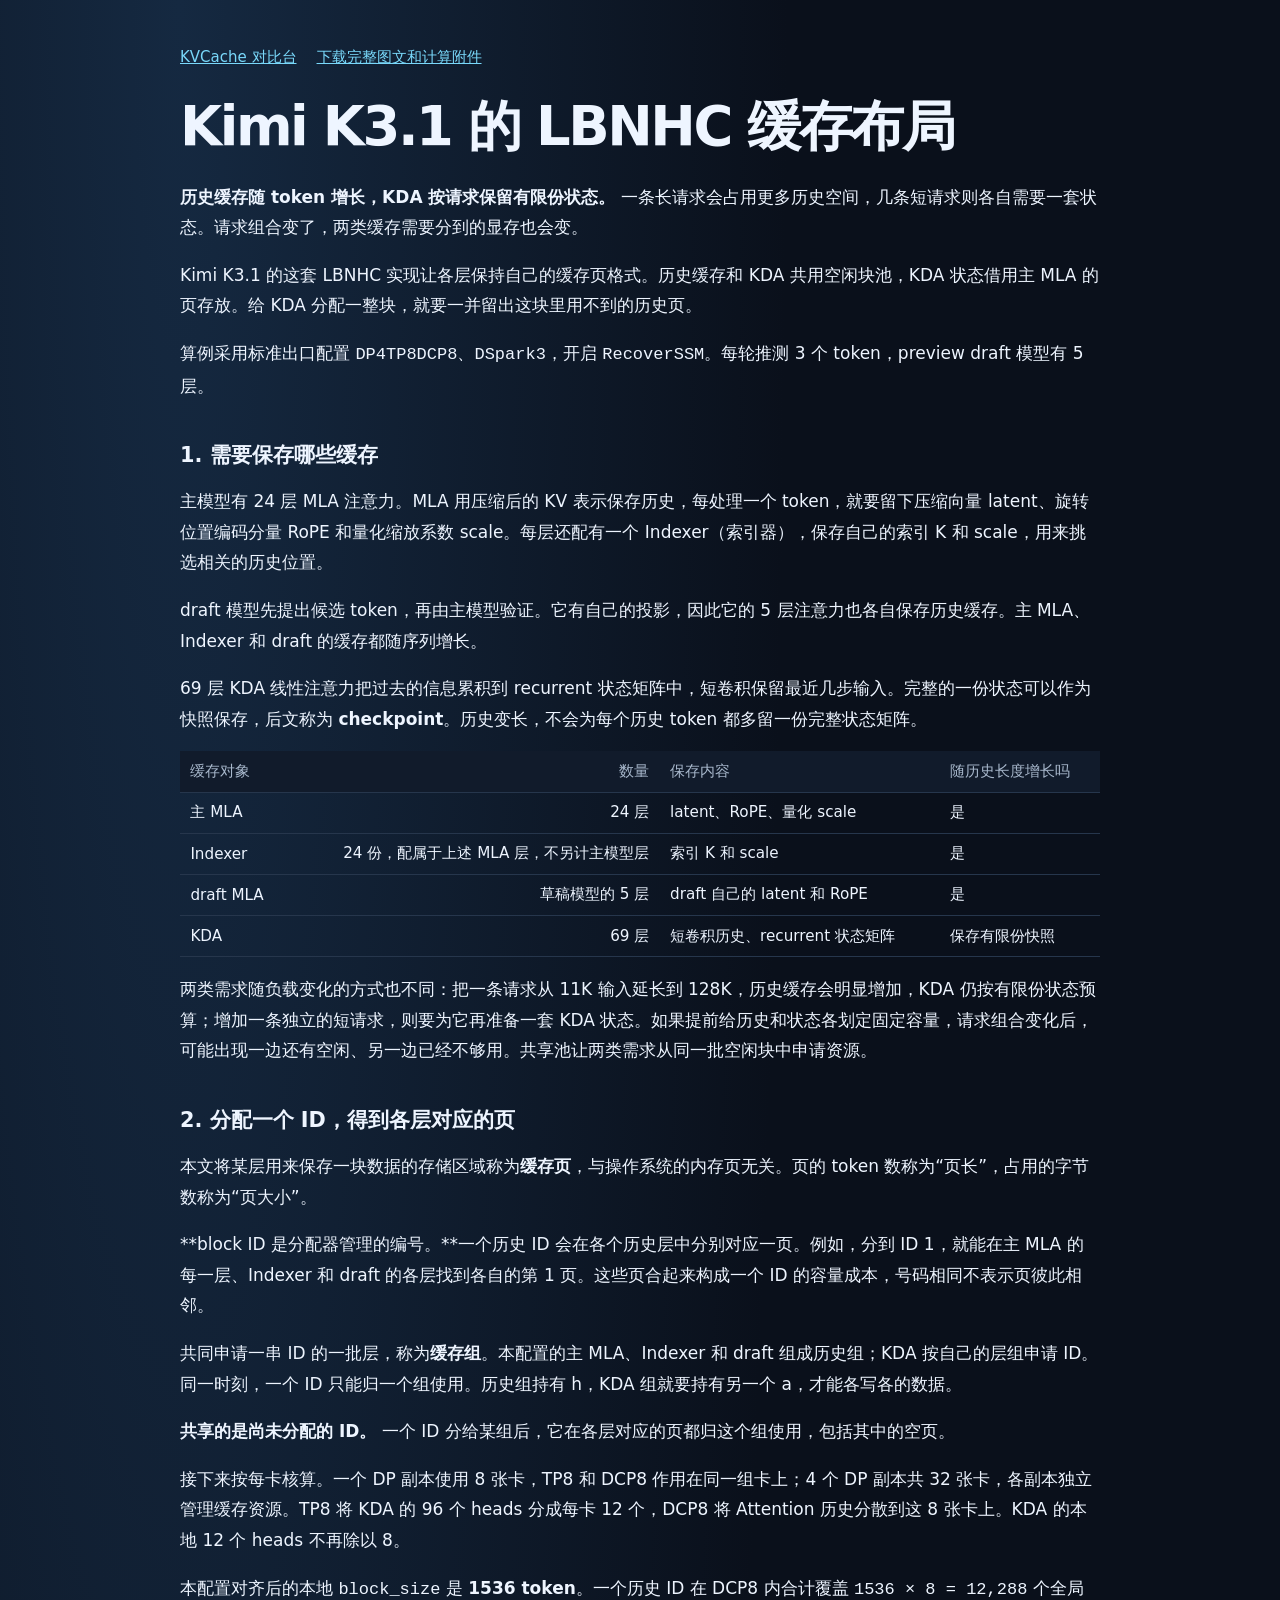
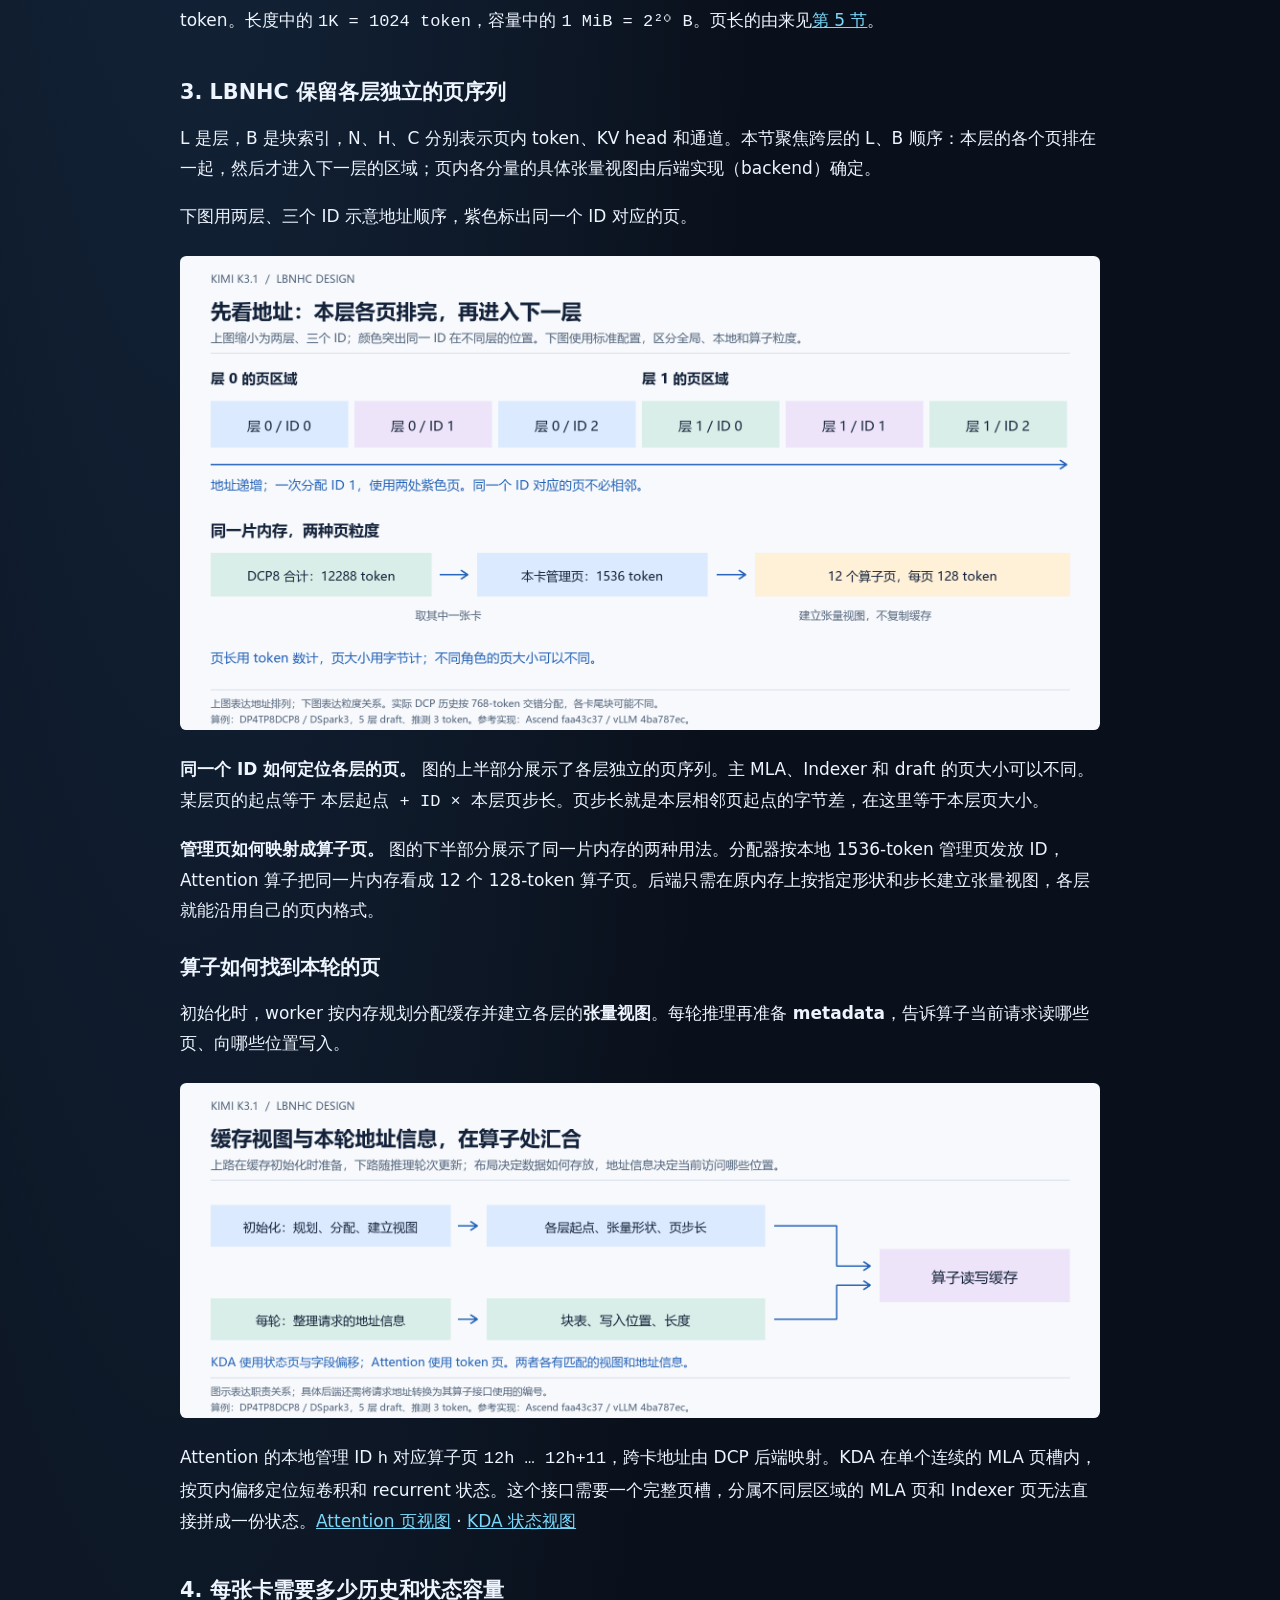
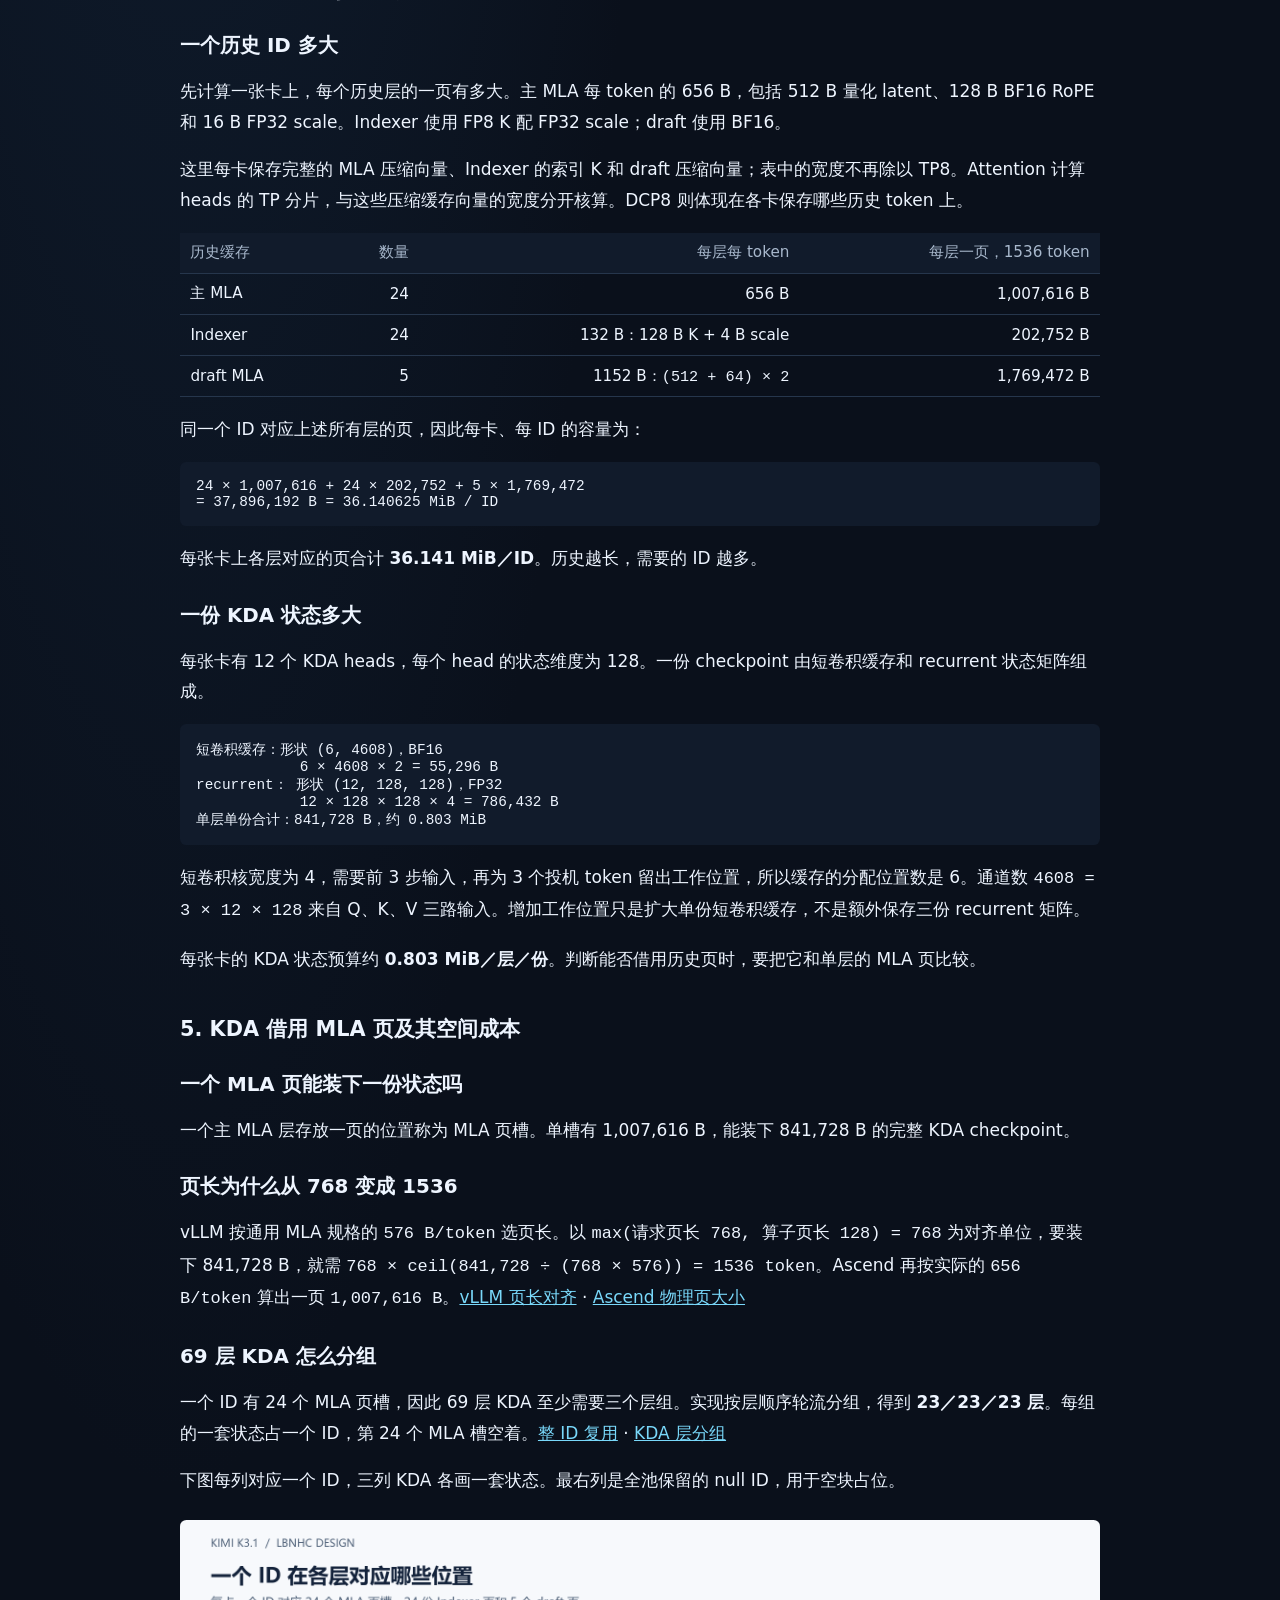
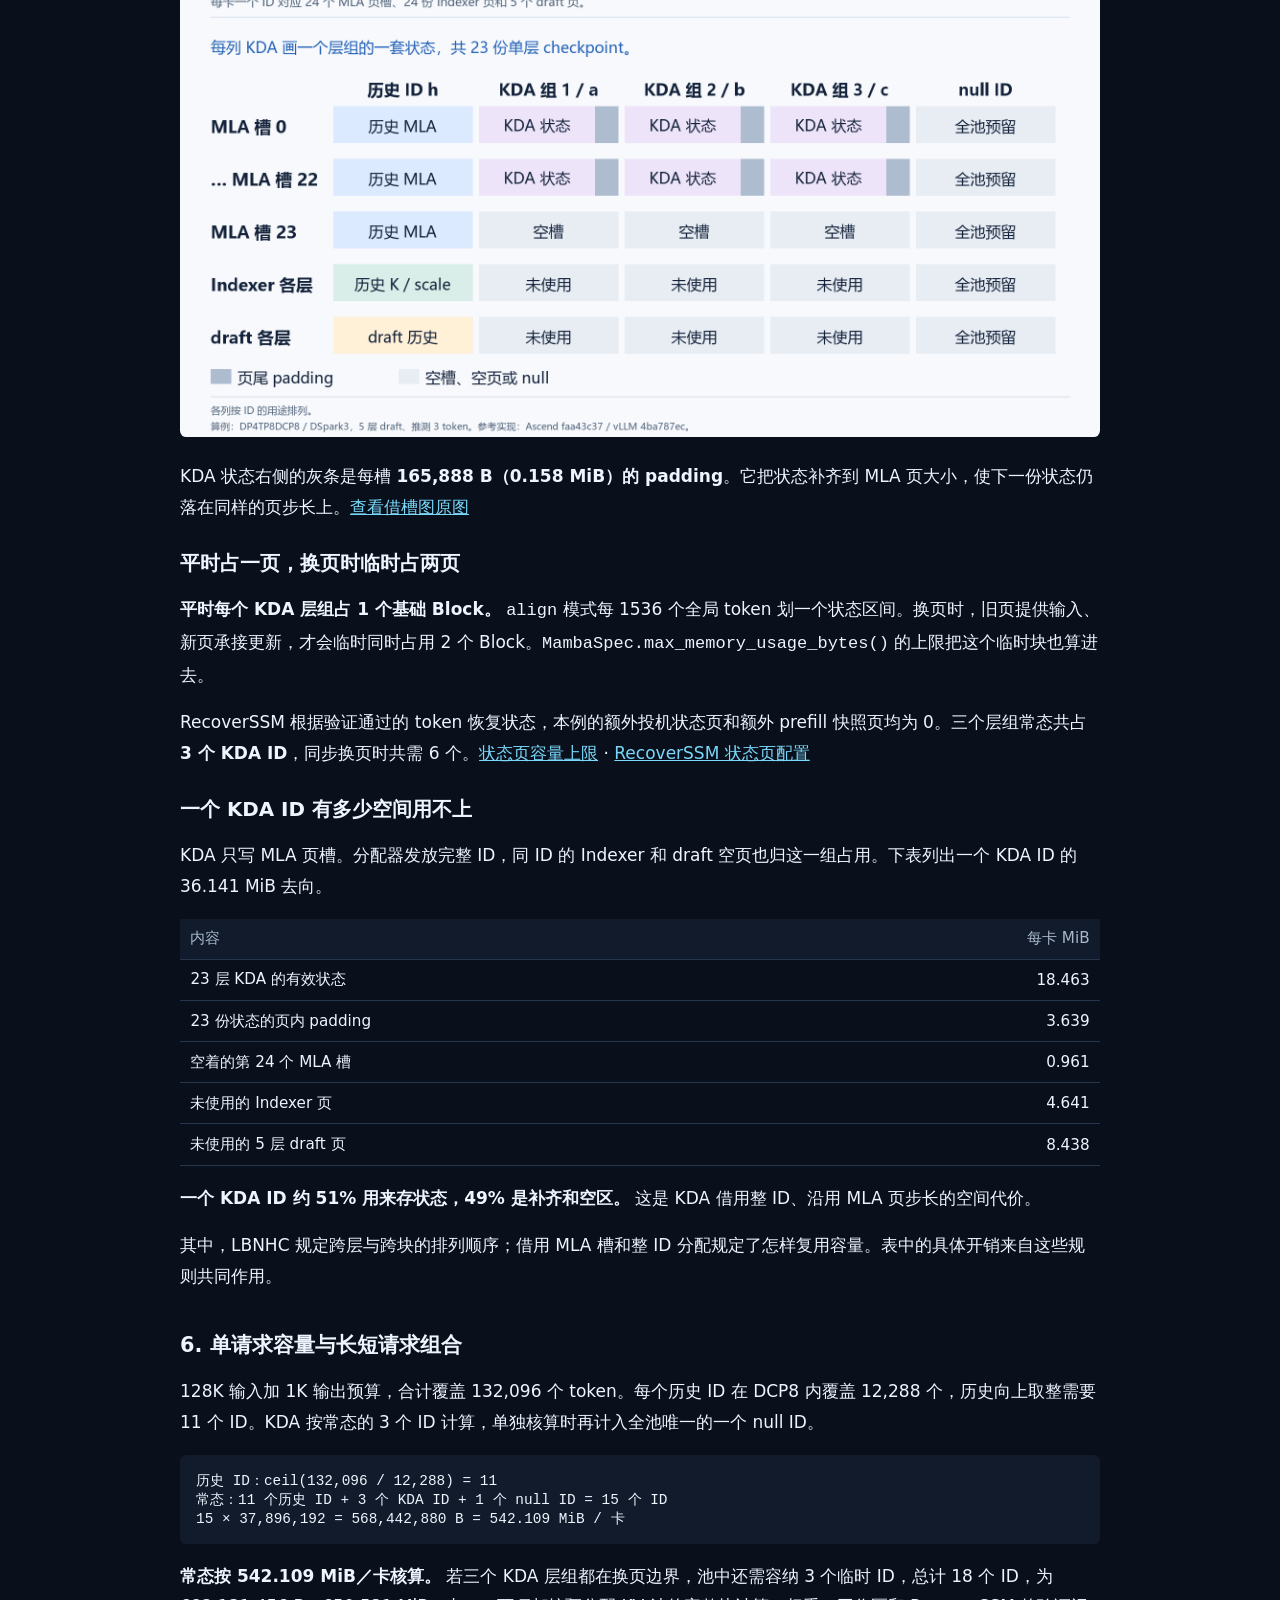
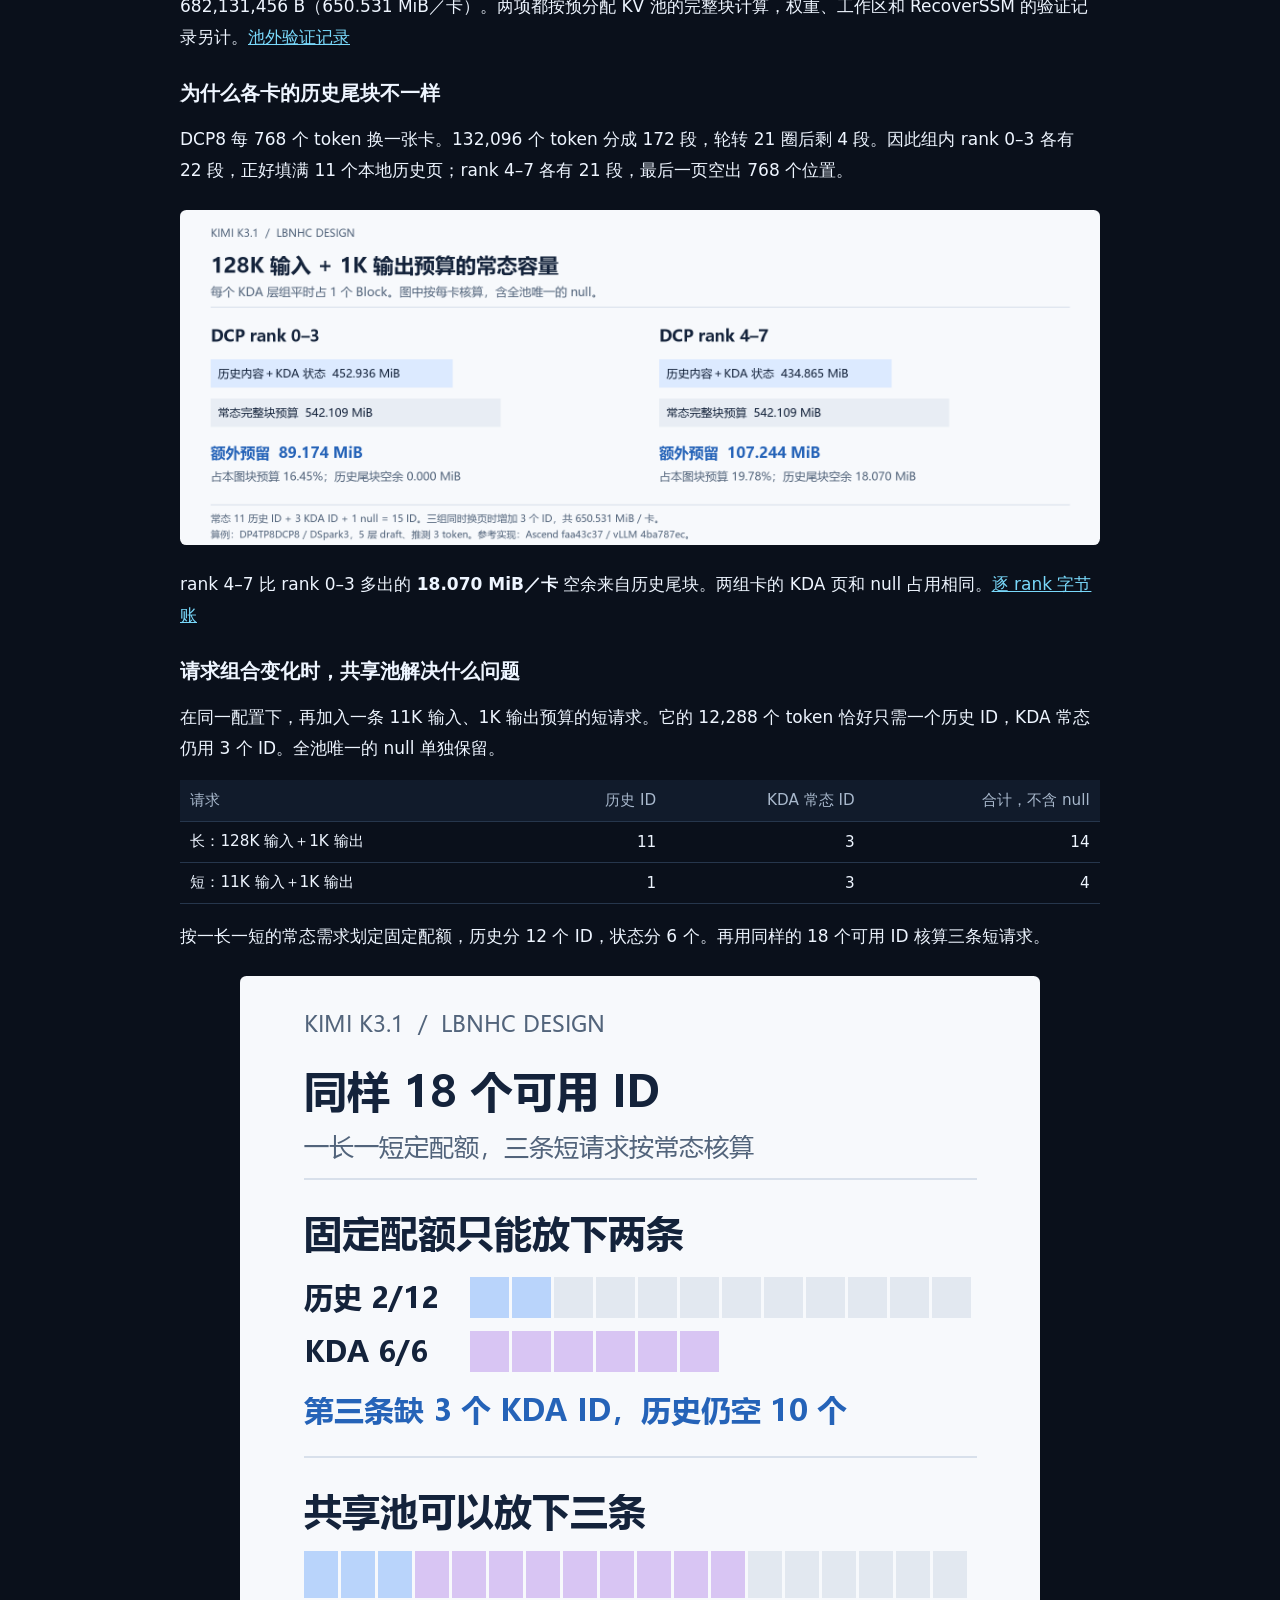
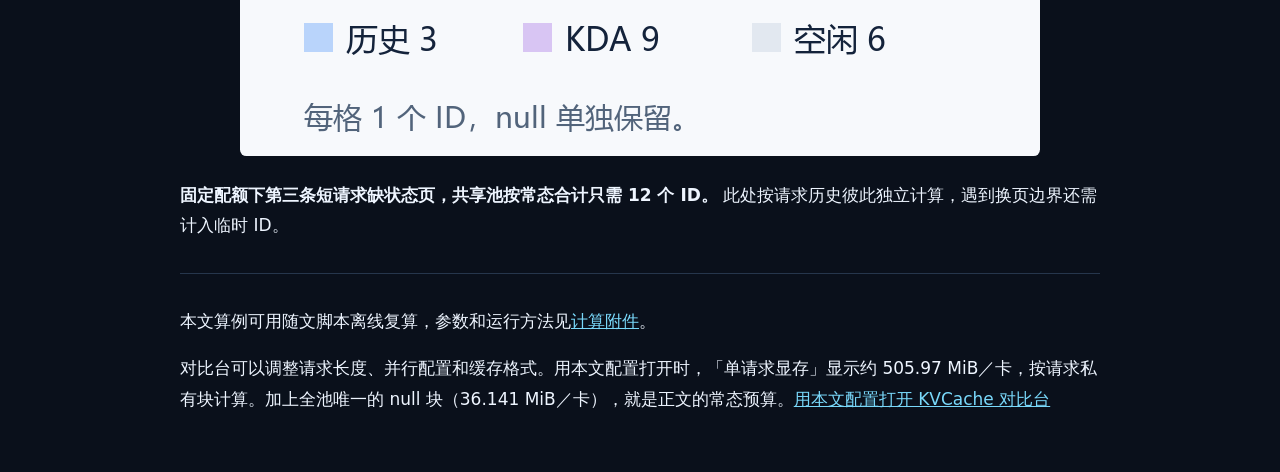
==== lbnhc.html @ 6dbfec69 "Add the LBNHC design article to KVCache Analysis" ====
<!doctype html>
<html lang="zh-CN">
<head>
  <meta charset="utf-8">
  <meta name="viewport" content="width=device-width, initial-scale=1">
  <meta name="description" content="Kimi K3.1 的历史与 KDA 状态缓存如何共用空闲块池，以及页槽复用的空间成本。">
  <title>Kimi K3.1 的 LBNHC 缓存布局 · KVCache 对比台</title>
  <link rel="stylesheet" href="style.css?v=36">
  <link rel="stylesheet" href="lbnhc-design/article.css">
</head>
<body>
<main class="design-page">
  <nav class="design-nav" aria-label="KVCache 对比台">
    <a href="index.html">KVCache 对比台</a>
    <a href="lbnhc-design/lbnhc-public.zip">下载完整图文和计算附件</a>
  </nav>
  <article>
<h1 id="kimi-k31-的-lbnhc-缓存布局">Kimi K3.1 的 LBNHC 缓存布局</h1>
<p><strong>历史缓存随 token 增长，KDA 按请求保留有限份状态。</strong> 一条长请求会占用更多历史空间，几条短请求则各自需要一套状态。请求组合变了，两类缓存需要分到的显存也会变。</p>
<p>Kimi K3.1 的这套 LBNHC 实现让各层保持自己的缓存页格式。历史缓存和 KDA 共用空闲块池，KDA 状态借用主 MLA 的页存放。给 KDA 分配一整块，就要一并留出这块里用不到的历史页。</p>
<p>算例采用标准出口配置 <code>DP4TP8DCP8</code>、<code>DSpark3</code>，开启 <code>RecoverSSM</code>。每轮推测 3 个 token，preview draft 模型有 5 层。</p>
<h2 id="1-需要保存哪些缓存">1. 需要保存哪些缓存</h2>
<p>主模型有 24 层 MLA 注意力。MLA 用压缩后的 KV 表示保存历史，每处理一个 token，就要留下压缩向量 latent、旋转位置编码分量 RoPE 和量化缩放系数 scale。每层还配有一个 Indexer（索引器），保存自己的索引 K 和 scale，用来挑选相关的历史位置。</p>
<p>draft 模型先提出候选 token，再由主模型验证。它有自己的投影，因此它的 5 层注意力也各自保存历史缓存。主 MLA、Indexer 和 draft 的缓存都随序列增长。</p>
<p>69 层 KDA 线性注意力把过去的信息累积到 recurrent 状态矩阵中，短卷积保留最近几步输入。完整的一份状态可以作为快照保存，后文称为 <strong>checkpoint</strong>。历史变长，不会为每个历史 token 都多留一份完整状态矩阵。</p>
<div class="article-table"><table>
<thead>
<tr>
<th>缓存对象</th>
<th style="text-align:right">数量</th>
<th>保存内容</th>
<th>随历史长度增长吗</th>
</tr>
</thead>
<tbody>
<tr>
<td>主 MLA</td>
<td style="text-align:right">24 层</td>
<td>latent、RoPE、量化 scale</td>
<td>是</td>
</tr>
<tr>
<td>Indexer</td>
<td style="text-align:right">24 份，配属于上述 MLA 层，不另计主模型层</td>
<td>索引 K 和 scale</td>
<td>是</td>
</tr>
<tr>
<td>draft MLA</td>
<td style="text-align:right">草稿模型的 5 层</td>
<td>draft 自己的 latent 和 RoPE</td>
<td>是</td>
</tr>
<tr>
<td>KDA</td>
<td style="text-align:right">69 层</td>
<td>短卷积历史、recurrent 状态矩阵</td>
<td>保存有限份快照</td>
</tr>
</tbody>
</table></div>
<p>两类需求随负载变化的方式也不同：把一条请求从 11K 输入延长到 128K，历史缓存会明显增加，KDA 仍按有限份状态预算；增加一条独立的短请求，则要为它再准备一套 KDA 状态。如果提前给历史和状态各划定固定容量，请求组合变化后，可能出现一边还有空闲、另一边已经不够用。共享池让两类需求从同一批空闲块中申请资源。</p>
<h2 id="2-分配一个-id得到各层对应的页">2. 分配一个 ID，得到各层对应的页</h2>
<p>本文将某层用来保存一块数据的存储区域称为<strong>缓存页</strong>，与操作系统的内存页无关。页的 token 数称为“页长”，占用的字节数称为“页大小”。</p>
<p>**block ID 是分配器管理的编号。**一个历史 ID 会在各个历史层中分别对应一页。例如，分到 ID 1，就能在主 MLA 的每一层、Indexer 和 draft 的各层找到各自的第 1 页。这些页合起来构成一个 ID 的容量成本，号码相同不表示页彼此相邻。</p>
<p>共同申请一串 ID 的一批层，称为<strong>缓存组</strong>。本配置的主 MLA、Indexer 和 draft 组成历史组；KDA 按自己的层组申请 ID。同一时刻，一个 ID 只能归一个组使用。历史组持有 h，KDA 组就要持有另一个 a，才能各写各的数据。</p>
<p><strong>共享的是尚未分配的 ID。</strong> 一个 ID 分给某组后，它在各层对应的页都归这个组使用，包括其中的空页。</p>
<p>接下来按每卡核算。一个 DP 副本使用 8 张卡，TP8 和 DCP8 作用在同一组卡上；4 个 DP 副本共 32 张卡，各副本独立管理缓存资源。TP8 将 KDA 的 96 个 heads 分成每卡 12 个，DCP8 将 Attention 历史分散到这 8 张卡上。KDA 的本地 12 个 heads 不再除以 8。</p>
<p>本配置对齐后的本地 <code>block_size</code> 是 <strong>1536 token</strong>。一个历史 ID 在 DCP8 内合计覆盖 <code>1536 × 8 = 12,288</code> 个全局 token。长度中的 <code>1K = 1024 token</code>，容量中的 <code>1 MiB = 2²⁰ B</code>。页长的由来见<a href="#%E9%A1%B5%E9%95%BF%E4%B8%BA%E4%BB%80%E4%B9%88%E4%BB%8E-768-%E5%8F%98%E6%88%90-1536">第 5 节</a>。</p>
<h2 id="3-lbnhc-保留各层独立的页序列">3. LBNHC 保留各层独立的页序列</h2>
<p>L 是层，B 是块索引，N、H、C 分别表示页内 token、KV head 和通道。本节聚焦跨层的 L、B 顺序：本层的各个页排在一起，然后才进入下一层的区域；页内各分量的具体张量视图由后端实现（backend）确定。</p>
<p>下图用两层、三个 ID 示意地址顺序，紫色标出同一个 ID 对应的页。</p>
<p><img src="lbnhc-design/assets/lbnhc-addressing.png" alt="LBNHC 地址排列及本地管理页与算子页的关系" /></p>
<p><strong>同一个 ID 如何定位各层的页。</strong> 图的上半部分展示了各层独立的页序列。主 MLA、Indexer 和 draft 的页大小可以不同。某层页的起点等于 <code>本层起点 + ID × 本层页步长</code>。页步长就是本层相邻页起点的字节差，在这里等于本层页大小。</p>
<p><strong>管理页如何映射成算子页。</strong> 图的下半部分展示了同一片内存的两种用法。分配器按本地 1536-token 管理页发放 ID，Attention 算子把同一片内存看成 12 个 128-token 算子页。后端只需在原内存上按指定形状和步长建立张量视图，各层就能沿用自己的页内格式。</p>
<h3 id="算子如何找到本轮的页">算子如何找到本轮的页</h3>
<p>初始化时，worker 按内存规划分配缓存并建立各层的<strong>张量视图</strong>。每轮推理再准备 <strong>metadata</strong>，告诉算子当前请求读哪些页、向哪些位置写入。</p>
<p><img src="lbnhc-design/assets/lbnhc-runtime.png" alt="初始化准备缓存视图，每轮准备请求地址信息，两者在算子处汇合" /></p>
<p>Attention 的本地管理 ID <code>h</code> 对应算子页 <code>12h … 12h+11</code>，跨卡地址由 DCP 后端映射。KDA 在单个连续的 MLA 页槽内，按页内偏移定位短卷积和 recurrent 状态。这个接口需要一个完整页槽，分属不同层区域的 MLA 页和 Indexer 页无法直接拼成一份状态。<a href="https://github.com/vllm-project/vllm-ascend/blob/faa43c37df0fc67e63ed9775cb86693c3735a389/vllm_ascend/attention/sfa_v1.py#L156">Attention 页视图</a> · <a href="https://github.com/vllm-project/vllm-ascend/blob/faa43c37df0fc67e63ed9775cb86693c3735a389/vllm_ascend/worker/v2/attn_utils.py#L1674">KDA 状态视图</a></p>
<h2 id="4-每张卡需要多少历史和状态容量">4. 每张卡需要多少历史和状态容量</h2>
<h3 id="一个历史-id-多大">一个历史 ID 多大</h3>
<p>先计算一张卡上，每个历史层的一页有多大。主 MLA 每 token 的 656 B，包括 512 B 量化 latent、128 B BF16 RoPE 和 16 B FP32 scale。Indexer 使用 FP8 K 配 FP32 scale；draft 使用 BF16。</p>
<p>这里每卡保存完整的 MLA 压缩向量、Indexer 的索引 K 和 draft 压缩向量；表中的宽度不再除以 TP8。Attention 计算 heads 的 TP 分片，与这些压缩缓存向量的宽度分开核算。DCP8 则体现在各卡保存哪些历史 token 上。</p>
<div class="article-table"><table>
<thead>
<tr>
<th>历史缓存</th>
<th style="text-align:right">数量</th>
<th style="text-align:right">每层每 token</th>
<th style="text-align:right">每层一页，1536 token</th>
</tr>
</thead>
<tbody>
<tr>
<td>主 MLA</td>
<td style="text-align:right">24</td>
<td style="text-align:right">656 B</td>
<td style="text-align:right">1,007,616 B</td>
</tr>
<tr>
<td>Indexer</td>
<td style="text-align:right">24</td>
<td style="text-align:right">132 B：128 B K + 4 B scale</td>
<td style="text-align:right">202,752 B</td>
</tr>
<tr>
<td>draft MLA</td>
<td style="text-align:right">5</td>
<td style="text-align:right">1152 B：<code>(512 + 64) × 2</code></td>
<td style="text-align:right">1,769,472 B</td>
</tr>
</tbody>
</table></div>
<p>同一个 ID 对应上述所有层的页，因此每卡、每 ID 的容量为：</p>
<pre><code class="language-text">24 × 1,007,616 + 24 × 202,752 + 5 × 1,769,472
= 37,896,192 B = 36.140625 MiB / ID
</code></pre>
<p>每张卡上各层对应的页合计 <strong>36.141 MiB／ID</strong>。历史越长，需要的 ID 越多。</p>
<h3 id="一份-kda-状态多大">一份 KDA 状态多大</h3>
<p>每张卡有 12 个 KDA heads，每个 head 的状态维度为 128。一份 checkpoint 由短卷积缓存和 recurrent 状态矩阵组成。</p>
<pre><code class="language-text">短卷积缓存：形状 (6, 4608)，BF16
            6 × 4608 × 2 = 55,296 B
recurrent： 形状 (12, 128, 128)，FP32
            12 × 128 × 128 × 4 = 786,432 B
单层单份合计：841,728 B，约 0.803 MiB
</code></pre>
<p>短卷积核宽度为 4，需要前 3 步输入，再为 3 个投机 token 留出工作位置，所以缓存的分配位置数是 6。通道数 <code>4608 = 3 × 12 × 128</code> 来自 Q、K、V 三路输入。增加工作位置只是扩大单份短卷积缓存，不是额外保存三份 recurrent 矩阵。</p>
<p>每张卡的 KDA 状态预算约 <strong>0.803 MiB／层／份</strong>。判断能否借用历史页时，要把它和单层的 MLA 页比较。</p>
<h2 id="5-kda-借用-mla-页及其空间成本">5. KDA 借用 MLA 页及其空间成本</h2>
<h3 id="一个-mla-页能装下一份状态吗">一个 MLA 页能装下一份状态吗</h3>
<p>一个主 MLA 层存放一页的位置称为 MLA 页槽。单槽有 1,007,616 B，能装下 841,728 B 的完整 KDA checkpoint。</p>
<h3 id="页长为什么从-768-变成-1536">页长为什么从 768 变成 1536</h3>
<p>vLLM 按通用 MLA 规格的 <code>576 B/token</code> 选页长。以 <code>max(请求页长 768, 算子页长 128) = 768</code> 为对齐单位，要装下 841,728 B，就需 <code>768 × ceil(841,728 ÷ (768 × 576)) = 1536 token</code>。Ascend 再按实际的 <code>656 B/token</code> 算出一页 <code>1,007,616 B</code>。<a href="https://github.com/vllm-project/vllm/blob/4ba787ec9959e566d3b587a796dff07673324da5/vllm/platforms/interface.py#L940">vLLM 页长对齐</a> · <a href="https://github.com/vllm-project/vllm-ascend/blob/faa43c37df0fc67e63ed9775cb86693c3735a389/vllm_ascend/platform.py#L461">Ascend 物理页大小</a></p>
<h3 id="69-层-kda-怎么分组">69 层 KDA 怎么分组</h3>
<p>一个 ID 有 24 个 MLA 页槽，因此 69 层 KDA 至少需要三个层组。实现按层顺序轮流分组，得到 <strong>23／23／23 层</strong>。每组的一套状态占一个 ID，第 24 个 MLA 槽空着。<a href="https://github.com/vllm-project/vllm-ascend/blob/faa43c37df0fc67e63ed9775cb86693c3735a389/vllm_ascend/models/kimi_k3/paired_sfa_cache.py#L169">整 ID 复用</a> · <a href="https://github.com/vllm-project/vllm-ascend/blob/faa43c37df0fc67e63ed9775cb86693c3735a389/vllm_ascend/models/kimi_k3/cache_config.py#L28">KDA 层分组</a></p>
<p>下图每列对应一个 ID，三列 KDA 各画一套状态。最右列是全池保留的 null ID，用于空块占位。</p>
<p><img src="lbnhc-design/assets/lbnhc-layout.png" alt="一个 ID 在各层对应的位置：历史、三个 KDA 层组与 null" /></p>
<p>KDA 状态右侧的灰条是每槽 <strong>165,888 B（0.158 MiB）的 padding</strong>。它把状态补齐到 MLA 页大小，使下一份状态仍落在同样的页步长上。<a href="lbnhc-design/assets/lbnhc-layout.svg">查看借槽图原图</a></p>
<h3 id="平时占一页换页时临时占两页">平时占一页，换页时临时占两页</h3>
<p><strong>平时每个 KDA 层组占 1 个基础 Block。</strong> <code>align</code> 模式每 1536 个全局 token 划一个状态区间。换页时，旧页提供输入、新页承接更新，才会临时同时占用 2 个 Block。<code>MambaSpec.max_memory_usage_bytes()</code> 的上限把这个临时块也算进去。</p>
<p>RecoverSSM 根据验证通过的 token 恢复状态，本例的额外投机状态页和额外 prefill 快照页均为 0。三个层组常态共占 <strong>3 个 KDA ID</strong>，同步换页时共需 6 个。<a href="https://github.com/vllm-project/vllm/blob/4ba787ec9959e566d3b587a796dff07673324da5/vllm/v1/kv_cache_interface.py#L1135">状态页容量上限</a> · <a href="https://github.com/vllm-project/vllm/blob/4ba787ec9959e566d3b587a796dff07673324da5/vllm/model_executor/layers/mamba/abstract.py#L72">RecoverSSM 状态页配置</a></p>
<h3 id="一个-kda-id-有多少空间用不上">一个 KDA ID 有多少空间用不上</h3>
<p>KDA 只写 MLA 页槽。分配器发放完整 ID，同 ID 的 Indexer 和 draft 空页也归这一组占用。下表列出一个 KDA ID 的 36.141 MiB 去向。</p>
<div class="article-table"><table>
<thead>
<tr>
<th>内容</th>
<th style="text-align:right">每卡 MiB</th>
</tr>
</thead>
<tbody>
<tr>
<td>23 层 KDA 的有效状态</td>
<td style="text-align:right">18.463</td>
</tr>
<tr>
<td>23 份状态的页内 padding</td>
<td style="text-align:right">3.639</td>
</tr>
<tr>
<td>空着的第 24 个 MLA 槽</td>
<td style="text-align:right">0.961</td>
</tr>
<tr>
<td>未使用的 Indexer 页</td>
<td style="text-align:right">4.641</td>
</tr>
<tr>
<td>未使用的 5 层 draft 页</td>
<td style="text-align:right">8.438</td>
</tr>
</tbody>
</table></div>
<p><strong>一个 KDA ID 约 51% 用来存状态，49% 是补齐和空区。</strong> 这是 KDA 借用整 ID、沿用 MLA 页步长的空间代价。</p>
<p>其中，LBNHC 规定跨层与跨块的排列顺序；借用 MLA 槽和整 ID 分配规定了怎样复用容量。表中的具体开销来自这些规则共同作用。</p>
<h2 id="6-单请求容量与长短请求组合">6. 单请求容量与长短请求组合</h2>
<p>128K 输入加 1K 输出预算，合计覆盖 132,096 个 token。每个历史 ID 在 DCP8 内覆盖 12,288 个，历史向上取整需要 11 个 ID。KDA 按常态的 3 个 ID 计算，单独核算时再计入全池唯一的一个 null ID。</p>
<pre><code class="language-text">历史 ID：ceil(132,096 / 12,288) = 11
常态：11 个历史 ID + 3 个 KDA ID + 1 个 null ID = 15 个 ID
15 × 37,896,192 = 568,442,880 B = 542.109 MiB / 卡
</code></pre>
<p><strong>常态按 542.109 MiB／卡核算。</strong> 若三个 KDA 层组都在换页边界，池中还需容纳 3 个临时 ID，总计 18 个 ID，为 682,131,456 B（650.531 MiB／卡）。两项都按预分配 KV 池的完整块计算，权重、工作区和 RecoverSSM 的验证记录另计。<a href="lbnhc-design/public/README.html#%E6%B1%A0%E5%A4%96%E9%AA%8C%E8%AF%81%E8%AE%B0%E5%BD%95">池外验证记录</a></p>
<h3 id="为什么各卡的历史尾块不一样">为什么各卡的历史尾块不一样</h3>
<p>DCP8 每 768 个 token 换一张卡。132,096 个 token 分成 172 段，轮转 21 圈后剩 4 段。因此组内 rank 0–3 各有 22 段，正好填满 11 个本地历史页；rank 4–7 各有 21 段，最后一页空出 768 个位置。</p>
<p><img src="lbnhc-design/assets/lbnhc-capacity.png" alt="单请求常态核算的历史内容、KDA 状态与完整块容量" /></p>
<p>rank 4–7 比 rank 0–3 多出的 <strong>18.070 MiB／卡</strong> 空余来自历史尾块。两组卡的 KDA 页和 null 占用相同。<a href="lbnhc-design/public/capacity.json">逐 rank 字节账</a></p>
<h3 id="请求组合变化时共享池解决什么问题">请求组合变化时，共享池解决什么问题</h3>
<p>在同一配置下，再加入一条 11K 输入、1K 输出预算的短请求。它的 12,288 个 token 恰好只需一个历史 ID，KDA 常态仍用 3 个 ID。全池唯一的 null 单独保留。</p>
<div class="article-table"><table>
<thead>
<tr>
<th>请求</th>
<th style="text-align:right">历史 ID</th>
<th style="text-align:right">KDA 常态 ID</th>
<th style="text-align:right">合计，不含 null</th>
</tr>
</thead>
<tbody>
<tr>
<td>长：128K 输入＋1K 输出</td>
<td style="text-align:right">11</td>
<td style="text-align:right">3</td>
<td style="text-align:right">14</td>
</tr>
<tr>
<td>短：11K 输入＋1K 输出</td>
<td style="text-align:right">1</td>
<td style="text-align:right">3</td>
<td style="text-align:right">4</td>
</tr>
</tbody>
</table></div>
<p>按一长一短的常态需求划定固定配额，历史分 12 个 ID，状态分 6 个。再用同样的 18 个可用 ID 核算三条短请求。</p>
<p><img src="lbnhc-design/assets/lbnhc-pool-sharing.png" alt="相同 18 个可用 ID 下固定配额与共享池的常态占用" /></p>
<p><strong>固定配额下第三条短请求缺状态页，共享池按常态合计只需 12 个 ID。</strong> 此处按请求历史彼此独立计算，遇到换页边界还需计入临时 ID。</p>
<hr />
<p>本文算例可用随文脚本离线复算，参数和运行方法见<a href="lbnhc-design/public/README.html">计算附件</a>。</p>
<p>对比台可以调整请求长度、并行配置和缓存格式。用本文配置打开时，「单请求显存」显示约 505.97 MiB／卡，按请求私有块计算。加上全池唯一的 null 块（36.141 MiB／卡），就是正文的常态预算。<a href="index.html?scenario=custom&amp;model=k31&amp;platform=a5&amp;dp=4&amp;tp=8&amp;dcp=8&amp;block=768&amp;spec=3&amp;draft=1&amp;recover=1&amp;input=131072">用本文配置打开 KVCache 对比台</a></p>
  </article>
</main>
</body>
</html>
---- style.css ----
:root {
  color-scheme: dark;
  --bg: #0a101b;
  --panel: #111b2b;
  --line: #26364c;
  --text: #eef5ff;
  --muted: #a8b8cc;
  --accent: #79d8fa;
  font-family: Inter,'Microsoft YaHei',system-ui,sans-serif;
  background: var(--bg);
  color: var(--text);
}

* {
  box-sizing: border-box;
}

body {
  margin: 0;
  background: radial-gradient(ellipse at 14% 0%,#152941,transparent 38rem);
}

main {
  width: min(1170px,100% - 2rem);
  margin: auto;
  padding: 3rem 0 4rem;
}

header {
  margin-bottom: 2rem;
}

h1 {
  font-size: clamp(2rem,5vw,3.4rem);
  letter-spacing: -.045em;
  margin: .55rem 0;
}

h2 {
  font-size: 1.3rem;
  margin: 0 0 .6rem;
}

section {
  padding: 1.25rem 1.4rem;
  border: 1px solid var(--line);
  background: var(--panel);
  border-radius: 1rem;
  margin-top: 1rem;
}

p {
  line-height: 1.55;
}

.caption {
  color: var(--muted);
  font-size: .9rem;
  margin: .5rem 0 .85rem;
}

.layout-intro {
  margin-bottom: .25rem;
}

.settings {
  display: grid;
  grid-template-columns: repeat(5,minmax(0,1fr));
  gap: .8rem;
  margin: 1rem 0;
}

.settings label {
  display: grid;
  gap: .4rem;
  min-width: 0;
  font-size: .9rem;
  color: var(--muted);
}

.settings select {
  width: 100%;
  min-width: 0;
}

.settings label[hidden] {
  display: none;
}

.block-setting {
  display: grid;
  align-content: start;
  gap: .45rem;
  min-width: 0;
}

.block-setting input[type="number"] {
  width: 100%;
}

.custom-parallel {
  min-inline-size: 0;
  margin: 0 0 .8rem;
  padding: .6rem .75rem;
  border: 1px solid var(--line);
  border-radius: .55rem;
}

.custom-parallel legend {
  font-weight: 650;
  padding: 0 .25rem;
}

.custom-parallel-fields {
  display: grid;
  grid-template-columns: repeat(4,minmax(0,1fr));
  gap: .65rem;
  max-width: 36rem;
}

.custom-parallel-fields label {
  display: grid;
  gap: .3rem;
  min-width: 0;
  color: var(--muted);
  font-size: .9rem;
}

.custom-parallel-fields :is(select, input[type="number"]) {
  min-width: 0;
  width: 100%;
}

.custom-parallel .caption {
  margin-bottom: 0;
}

.custom-actions {
  display: flex;
  align-items: center;
  flex-wrap: wrap;
  gap: .45rem;
  margin-top: .6rem;
  font-size: .875rem;
}

.custom-actions button:disabled {
  opacity: .5;
  cursor: default;
}

#parallel-link-fallback {
  margin-top: .5rem;
  color: var(--muted);
}

#parallel-link-url {
  display: block;
  width: 100%;
  padding: .4rem;
  color: var(--text);
  background: var(--panel);
  border: 1px solid var(--line);
}

button,select {
  font: inherit;
  color: var(--text);
  background: #14253a;
  border: 1px solid #40536d;
  border-radius: .45rem;
  padding: .4rem .65rem;
}

button {
  cursor: pointer;
}

button:hover,select:hover {
  border-color: var(--accent);
}

:focus-visible {
  outline: 2px solid var(--accent);
  outline-offset: 3px;
}

input {
  accent-color: #65ccee;
}

select:disabled {
  opacity: .5;
}

.settings-heading {
  display: flex;
  align-items: center;
  justify-content: space-between;
  gap: .65rem;
}

.settings-heading h2 {
  margin: 0;
}

.option-groups {
  display: grid;
  grid-template-columns: minmax(0, .8fr) minmax(0, 1.35fr) minmax(0, 1.65fr);
  gap: .8rem;
}

.option-groups > fieldset {
  display: grid;
  align-items: center;
  min-inline-size: 0;
  margin: 0;
  padding: .6rem .75rem .8rem;
  border: 1px solid var(--line);
  border-radius: .55rem;
}

.option-groups > fieldset > legend {
  color: var(--text);
  margin-inline: auto;
  padding: 0 .25rem;
  font-weight: 650;
}

.option-fields {
  display: flex;
  flex-wrap: wrap;
  justify-content: center;
  align-items: end;
  gap: .65rem .8rem;
  font-size: .9rem;
}

.option-fields label {
  display: grid;
  gap: .3rem;
  color: var(--muted);
  text-align: center;
}

.option-fields label[hidden] {
  display: none;
}

.option-toggle {
  display: flex;
  align-items: center;
  min-height: 2rem;
  color: var(--text);
}

.option-groups > .draft-settings {
  align-content: center;
  gap: .55rem;
  text-align: center;
}

.draft-heading {
  display: flex;
  align-items: center;
  justify-content: center;
  flex-wrap: wrap;
  gap: .3rem .65rem;
}

.draft-format {
  color: var(--muted);
  font-size: .85rem;
  font-variant-numeric: tabular-nums;
}

#draft-fields {
  min-width: 0;
}

.draft-kind {
  min-width: 0;
  margin: 0 0 .65rem;
  padding: 0;
  border: 0;
}

.draft-kind legend,
.draft-parameters label,
.draft-static {
  color: var(--muted);
  font-size: .85rem;
}

.draft-kind legend {
  padding: 0;
  margin: 0 auto .3rem;
}

.draft-kind-options,
.draft-parameters {
  display: grid;
  grid-template-columns: repeat(2,minmax(0,1fr));
  gap: .45rem;
}

.draft-kind-options label {
  display: flex;
  cursor: pointer;
  align-items: center;
  justify-content: center;
  gap: .38rem;
  min-height: 2.3rem;
  padding: .2rem .45rem;
  border: 1px solid #40536d;
  border-radius: .45rem;
  background: #14253a;
}

.draft-kind-options input {
  margin: 0;
}

.draft-kind-options label:has(input:checked) {
  border-color: var(--accent);
  color: var(--accent);
  background: #18354c;
}

.draft-kind-options label:has(input:focus-visible) {
  outline: 2px solid var(--accent);
  outline-offset: 2px;
}

.draft-parameters label,
.draft-static {
  display: grid;
  align-content: end;
  gap: .3rem;
  min-width: 0;
}

.draft-parameters code {
  font-size: .75rem;
}

.draft-parameters select,
.fixed-value {
  min-height: 2.15rem;
  width: 100%;
}

.draft-parameters select {
  text-align: center;
  text-align-last: center;
}

.fixed-value {
  align-content: center;
  padding: .38rem .65rem;
  color: var(--text);
  border: 1px solid var(--line);
  border-radius: .45rem;
}

.draft-parameters [hidden] {
  display: none;
}

.draft-note {
  color: var(--muted);
  font-size: .85rem;
  margin: .55rem 0 0;
}

.scroll {
  overflow-x: auto;
}

table {
  width: 100%;
  border-collapse: collapse;
  white-space: nowrap;
  font-size: .9rem;
  font-variant-numeric: tabular-nums;
}

th,td {
  padding: .54rem .65rem;
  border-bottom: 1px solid var(--line);
}

thead th {
  font-weight: 500;
  color: var(--muted);
  background: #0e1827;
}

.results-table {
  display: grid;
  grid-template-columns: minmax(0,1.25fr) repeat(var(--result-count,5),minmax(0,1fr));
  min-width: 36rem;
}

.results-table :is(thead, tbody) {
  display: contents;
}

.results-table tr {
  display: grid;
  grid-template-rows: repeat(2,2.65rem);
}

.results-table th, .results-table td {
  display: grid;
  place-items: center;
  text-align: center;
  padding: .45rem .35rem;
}

.results-table tbody th {
  background: #0e1827;
}

.results-table .value, .results-table .length {
  display: block;
  width: 100%;
  padding: .2rem;
  text-align: center;
}

.results-table .selected-length {
  background: #152d42;
}

.results-table th.selected-length {
  box-shadow: inset 0 2px var(--accent);
}

.results-table .length {
  width: fit-content;
  min-width: 4.6rem;
  max-width: 100%;
  margin-inline: auto;
  padding-inline: .4rem;
  border: 1px solid #40536d;
  border-radius: 999px;
  background: #14253a;
}

.results-table .length:hover,
.results-table .length[aria-pressed="true"] {
  border-color: var(--accent);
  color: var(--accent);
}

.results-table .length small {
  color: var(--muted);
  font-weight: 400;
  margin-inline-start: .25rem;
}

.request-fields, .capacity-totals {
  display: grid;
  grid-template-columns: repeat(2,minmax(0,1fr));
  gap: .65rem;
  margin: .75rem 0;
  max-width: 34rem;
}

.request-fields label {
  display: grid;
  gap: .3rem;
  min-width: 0;
  color: var(--muted);
  font-size: .9rem;
}

.request-fields input[type="number"] {
  width: 100%;
}

.capacity-fields, .capacity-totals {
  grid-template-columns: repeat(3,minmax(0,1fr));
  max-width: 48rem;
}

#capacity-result {
  padding: .45rem 0 .6rem;
}

.capacity-totals > div {
  display: grid;
  gap: .25rem;
  padding: .6rem;
  border: 1px solid var(--line);
  border-radius: .5rem;
}

.capacity-totals strong {
  color: var(--accent);
}

.value,.length {
  background: transparent;
  border-color: transparent;
  font-weight: 650;
}

.value {
  color: var(--accent);
  text-decoration: underline;
  text-underline-offset: .2em;
}

.option-help {
  flex-basis: 100%;
  text-align: center;
  color: var(--muted);
  line-height: 1.4;
}

.allocation-formula,
.block-path,
.space-guide {
  display: grid;
  align-items: stretch;
  gap: .55rem;
  margin: .75rem 0;
}

.allocation-formula {
  grid-template-columns: minmax(0,1fr) auto minmax(0,2fr) auto minmax(0,.85fr);
  align-items: center;
  padding: .7rem .85rem;
  border: 1px solid var(--line);
  border-radius: .55rem;
  background: #0d1726;
  font-variant-numeric: tabular-nums;
}

.allocation-formula small,
.block-path small,
.space-guide small {
  display: block;
  margin-top: .16rem;
  color: var(--muted);
  line-height: 1.4;
}

.formula-total {
  color: var(--accent);
}

.block-path, .space-guide {
  grid-template-columns: repeat(3,minmax(0,1fr));
}

.block-path {
  gap: 1.5rem;
}

.block-path > div {
  position: relative;
}

@media (min-width:641px) {
  .block-path > div + div::before {
    content: "→";
    position: absolute;
    left: -1.15rem;
    top: calc(50% - .65em);
    color: var(--muted);
  }
}

.block-path > div, .space-guide > div {
  display: grid;
  gap: .1rem;
  padding: .65rem .8rem;
  border: 1px solid var(--line);
  border-radius: .5rem;
  font-variant-numeric: tabular-nums;
}

.block-path strong {
  color: var(--accent);
  font-size: 1.16rem;
}

.space-guide > div:nth-child(1) { border-inline-start: 3px solid var(--accent); }
.space-guide > div:nth-child(2) { border-inline-start: 3px solid #7fae9d; }
.space-guide > div:nth-child(3) { border-inline-start: 3px solid #a8b8cc; }

input[type="number"] {
  width: 5.6rem;
  padding: .35rem .45rem;
  border: 1px solid #40536d;
  border-radius: .45rem;
  background: #0d1828;
  color: var(--text);
  font: inherit;
}

.block-search {
  display: flex;
  align-items: center;
  flex-wrap: wrap;
  gap: .35rem;
}

.mla-block-lookup {
  justify-content: space-between;
}

.visual-gap {
  display: grid;
  place-items: center;
  width: 1rem;
  color: var(--muted);
}

.trace-steps {
  display: grid;
  grid-template-columns: repeat(3,minmax(0,1fr));
  gap: .9rem;
  padding-inline-start: 1.4rem;
}

.trace-steps li, .trace-state {
  border: 1px solid var(--line);
  border-radius: .55rem;
  padding: .6rem .8rem;
  background: #0d1726;
}

.trace-steps p {
  margin: .4rem 0;
}

details {
  border-top: 1px solid var(--line);
  padding: .75rem 0;
}

summary {
  cursor: pointer;
}

li {
  margin-bottom: .35rem;
}

ol li {
  line-height: 1.65;
}

a {
  color: var(--accent);
}

.sources {
  display: flex;
  gap: 1rem;
  flex-wrap: wrap;
}

dialog {
  width: min(680px,100% - 2rem);
  max-height: 85vh;
  color: var(--text);
  background: var(--panel);
  border: 1px solid #40536d;
  border-radius: .9rem;
  padding: 1.15rem 1.4rem;
}

dialog::backdrop {
  background: #050811b9;
}

.dialog-head {
  display: flex;
  align-items: start;
  justify-content: space-between;
  gap: .75rem;
}

.tool-launcher, .tool-buttons {
  display: flex;
  align-items: center;
  flex-wrap: wrap;
  gap: .65rem 1rem;
}

.tool-launcher {
  justify-content: space-between;
}

.tool-launcher h2 {
  margin: 0;
}

#analysis-request {
  color: var(--muted);
  margin: .3rem 0 0;
  font-size: .9rem;
}

.tool-dialog {
  width: min(880px,100% - 2rem);
}

.tool-dialog .request-controls {
  margin-top: .75rem;
}

.tool-dialog .tool-layout-link {
  margin-top: .7rem;
  color: var(--accent);
}

.tool-dialog .tool-layout-link:disabled {
  opacity: .5;
  cursor: default;
}

#capacity-length {
  width: 100%;
}

.visual-block-nav {
  display: flex;
  flex-wrap: wrap;
  gap: .4rem;
  margin-bottom: .65rem;
}

.mla-block-lookup, .physical-block-order {
  display: flex;
  align-items: center;
  flex-wrap: wrap;
  gap: .25rem .6rem;
  font-size: .9rem;
  color: var(--muted);
}

.mla-block-lookup strong, .physical-block-order strong {
  color: var(--accent);
}

.physical-block-order {
  padding: .5rem .6rem;
  margin-bottom: .55rem;
  border: 1px solid var(--line);
  border-radius: .45rem;
  background: #0d1726;
}

.visual-block-nav button {
  font-size: .85rem;
}

.visual-block-nav span, .visual-block-map small {
  color: var(--muted);
}

.visual-block-scroll {
  border: 1px solid var(--line);
  border-radius: .55rem;
}

.visual-block-map {
  width: max-content;
  border-collapse: separate;
  border-spacing: 0;
}

.visual-block-map th, .visual-block-map td {
  padding: .42rem .55rem;
  border-right: 1px solid var(--line);
  text-align: left;
  background: #0d1726;
}

.visual-block-map thead th, .visual-block-map tbody:nth-of-type(even) > tr > * {
  background: #142137;
}

.visual-block-map :is(thead, tbody) > tr > .visual-column-selected {
  background: #20364c;
}

.visual-block-map th:first-child {
  position: sticky;
  left: 0;
  z-index: 1;
}

.visual-block-map small {
  display: block;
  font-weight: 400;
  margin-bottom: .25rem;
}

.visual-block-strip {
  display: flex;
  gap: .2rem;
}

.visual-block {
  display: grid;
  place-items: center;
  width: 2.25rem;
  height: 1.7rem;
  border: 1px solid #ffffff33;
  border-radius: .25rem;
  font: .75rem ui-monospace, monospace;
}

.visual-block-id {
  padding: 0;
  background: #111e31;
  color: var(--muted);
}

.visual-block-id[aria-pressed="true"], .visual-block[data-matched], .visual-block.physical-order-focus {
  color: #effbff;
  background: #265d76;
  border-color: var(--accent);
  font-weight: 700;
}

.visual-block.draft {
  background: #47365b;
  color: #f6e5ff;
}

.visual-block[data-matched] {
  outline: 2px solid var(--accent);
  outline-offset: -2px;
}

.visual-block.speculative {
  border-style: dashed;
  border-color: #7fae9d;
}

.visual-block-detail {
  margin-top: .85rem;
}

.visual-block-detail .block-zoom {
  margin-top: .55rem;
}

@media (max-width: 480px) {
  .visual-block-map th[scope="row"] small {
    max-width: 6.5rem;
    white-space: normal;
  }
}

.breakdown summary {
  display: flex;
  align-items: baseline;
  gap: .55rem;
}

.breakdown summary::before {
  content: '';
  flex: none;
  border: .27em solid transparent;
  border-right: 0;
  border-left-color: var(--muted);
}

.breakdown[open] summary::before {
  transform: rotate(90deg);
}

.breakdown summary strong {
  margin-inline-start: auto;
  white-space: nowrap;
  font-variant-numeric: tabular-nums;
  color: var(--accent);
}

.breakdown p {
  margin: .7rem 0 .3rem;
  overflow-wrap: anywhere;
}

.tags span {
  display: inline-block;
  border: 1px solid var(--line);
  padding: .1rem .35rem;
  margin-right: .3rem;
  border-radius: .25rem;
  color: var(--muted);
  font-size: .875rem;
}

@media(max-width:720px) {
  main {
    padding-top: 1.75rem;
  }
  section {
    padding: 1rem;
  }
  .settings {
    grid-template-columns: repeat(2,minmax(0,1fr));
  }
  .option-groups {
    grid-template-columns: 1fr;
  }
  .allocation-formula {
    grid-template-columns: auto minmax(0,1fr);
    gap: .35rem .5rem;
  }
  .allocation-formula > div:first-child {
    grid-column: 2;
  }
  .allocation-formula > span {
    line-height: .9;
    color: var(--muted);
  }
  .trace-steps {
    grid-template-columns: 1fr;
  }
}

@media(max-width:640px) {
  .custom-parallel-fields {
    grid-template-columns: repeat(2,minmax(0,1fr));
  }
  .capacity-fields, .capacity-totals {
    grid-template-columns: 1fr;
  }
  .results-table {
    grid-template-columns: 1fr;
    min-width: 0;
  }
  .results-table tr {
    grid-template: 2.65rem / repeat(2,minmax(0,1fr));
  }
  .results-table :is(th,td) {
    padding: .3rem .2rem;
  }
  .results-table th.selected-length {
    box-shadow: inset 3px 0 var(--accent);
  }
  .block-path, .space-guide {
    grid-template-columns: 1fr;
    gap: .35rem;
  }
  .block-path > div, .space-guide > div {
    grid-template-columns: minmax(0,1fr) auto;
    align-items: baseline;
  }
  .block-path small:last-child:not(:first-child), .space-guide small:last-child {
    grid-column: 1 / -1;
  }
}

@media(max-width:340px) {
  .settings {
    grid-template-columns: 1fr;
  }
}

.pool-map caption {
  text-align: left;
  color: var(--muted);
  font-size: .9rem;
  margin-bottom: .5rem;
}

.pool-map td,.pool-map th {
  text-align: left;
}

.pool-map th:not(:first-child), .pool-map td:not([colspan]) {
  text-align: center;
  vertical-align: middle;
}

.axis-key {
  display: grid;
  gap: .35rem;
  margin-bottom: .85rem;
  color: var(--muted);
  background: #0d1828;
  border: 1px solid var(--line);
  border-radius: .5rem;
  padding: .7rem .85rem;
}

.axis-key strong {
  color: var(--accent);
}

.pool-map td {
  border-right: 2px solid var(--panel);
}

.mla {
  background: #1b405a;
  color: #d4f3ff;
}

.kda {
  background: #205046;
  color: #dbfff2;
}

.indexer, .draft {
  background: #2b365c;
  color: #e3eaff;
}

.empty {
  color: var(--muted);
  background: repeating-linear-gradient(135deg, #162235 0 5px, #1c2a3e 5px 7px);
}

.block-marks {
  display: flex;
  gap: .2rem;
  align-items: center;
  justify-content: center;
  color: #65ccaf;
  min-height: 1rem;
}

.pool-map thead th:nth-child(2) .block-marks {
  color: var(--accent);
}

.block-marks i {
  width: .42rem;
  height: .57rem;
  background: currentColor;
  border-radius: .1rem;
}

.layout-toggle {
  color: var(--accent);
  font-size: .875rem;
  background: #142c42;
  margin: .25rem 0;
}

.slot-collapse {
  padding: .08rem .38rem;
  margin-left: .55rem;
  border-color: transparent;
  background: transparent;
  color: var(--accent);
  font-size: .875rem;
  font-weight: 400;
}

.explanation-toggle {
  color: var(--accent);
  padding: 0;
  border: 0;
  background: transparent;
  font-weight: 700;
  font-variant-numeric: tabular-nums;
  text-decoration: underline;
  text-underline-offset: .2em;
  white-space: nowrap;
}

.inline-explanation {
  border-inline-start: 2px solid var(--accent);
  padding-inline-start: .7rem;
}

.block-token-track {
  display: grid;
  height: .65rem;
  border-radius: .25rem;
  overflow: hidden;
  background: #0a1423;
}

.block-token-track span:first-child {
  background: #4facca;
}

.block-token-track span:last-child {
  background: repeating-linear-gradient(135deg,#162235 0 5px,#314258 5px 7px);
}

.block-zoom {
  padding: .85rem;
  border: 1px solid #406383;
  border-radius: .5rem;
  background: #0d1b2c;
}

.block-zoom > div > strong + span {
  display: inline-block;
  color: var(--muted);
  margin-left: .7rem;
}

.block-zoom p {
  margin: .35rem 0 0;
}

.byte-scale {
  display: flex;
  justify-content: space-between;
  margin-top: .8rem;
  padding-bottom: .25rem;
  border-bottom: 1px solid #53718e;
  color: var(--muted);
  font-variant-numeric: tabular-nums;
  font-size: .875rem;
}

.byte-label {
  margin: .55rem 0 .3rem;
}

.byte-track {
  display: grid;
  border-radius: .3rem;
  overflow: hidden;
}

.byte-segment {
  min-width: 0;
  height: 2rem;
  padding: 0;
  border: 0;
  border-radius: 0;
  box-shadow: inset -1px 0 #0d1b2c;
  font-variant-numeric: tabular-nums;
}

.byte-segment:hover, .byte-segment:focus-visible {
  outline: 2px solid var(--accent);
  outline-offset: -2px;
}

.conv {
  background: #3f8a7b;
}

.byte-legend {
  display: flex;
  flex-wrap: wrap;
  gap: .25rem .85rem;
  margin-top: .45rem;
  color: var(--muted);
}

.byte-legend i {
  display: inline-block;
  width: .65rem;
  height: .65rem;
  border: 1px solid #53718e;
  margin-right: .35rem;
}

.byte-legend button {
  font-size: .85rem;
  min-height: 2rem;
}

.side-page {
  margin-top: .8rem;
  border-top: 1px solid var(--line);
}

.side-page .byte-scale {
  margin-top: .3rem;
}
---- lbnhc-design/article.css ----
.design-page {
  width: min(920px, 100% - 2rem);
  font-size: 1.0625rem;
  padding-top: clamp(1.5rem, 4vw, 3rem);
}

.design-nav {
  display: flex;
  flex-wrap: wrap;
  gap: .5rem 1.25rem;
  margin-bottom: 1.5rem;
  font-size: .9375rem;
}

.design-page article > h1 { margin-bottom: 1.1rem; text-wrap: balance; }
.design-page article > h2 { margin: 2.5rem 0 .85rem; }
.design-page article > h3 { margin: 1.75rem 0 .5rem; }
.design-page p { line-height: 1.8; }
.design-page img { display: block; max-width: 100%; height: auto; margin: 1.5rem auto; border-radius: .4rem; }
.design-page .article-table { overflow-x: auto; }
.design-page table { width: 100%; border-collapse: collapse; font-size: .95rem; }
.design-page th, .design-page td { padding: .6rem .65rem; border-bottom: 1px solid var(--line); text-align: left; }
.design-page th { background: var(--panel); }
.design-page pre { overflow-x: auto; padding: 1rem; border-radius: .4rem; background: var(--panel); font-size: .9rem; }
.design-page code { overflow-wrap: anywhere; }
.design-page pre code { overflow-wrap: normal; }
.design-page hr { border: 0; border-top: 1px solid var(--line); margin: 2rem 0; }

@media (max-width: 520px) {
  .design-page th, .design-page td { padding: .5rem .4rem; }
}
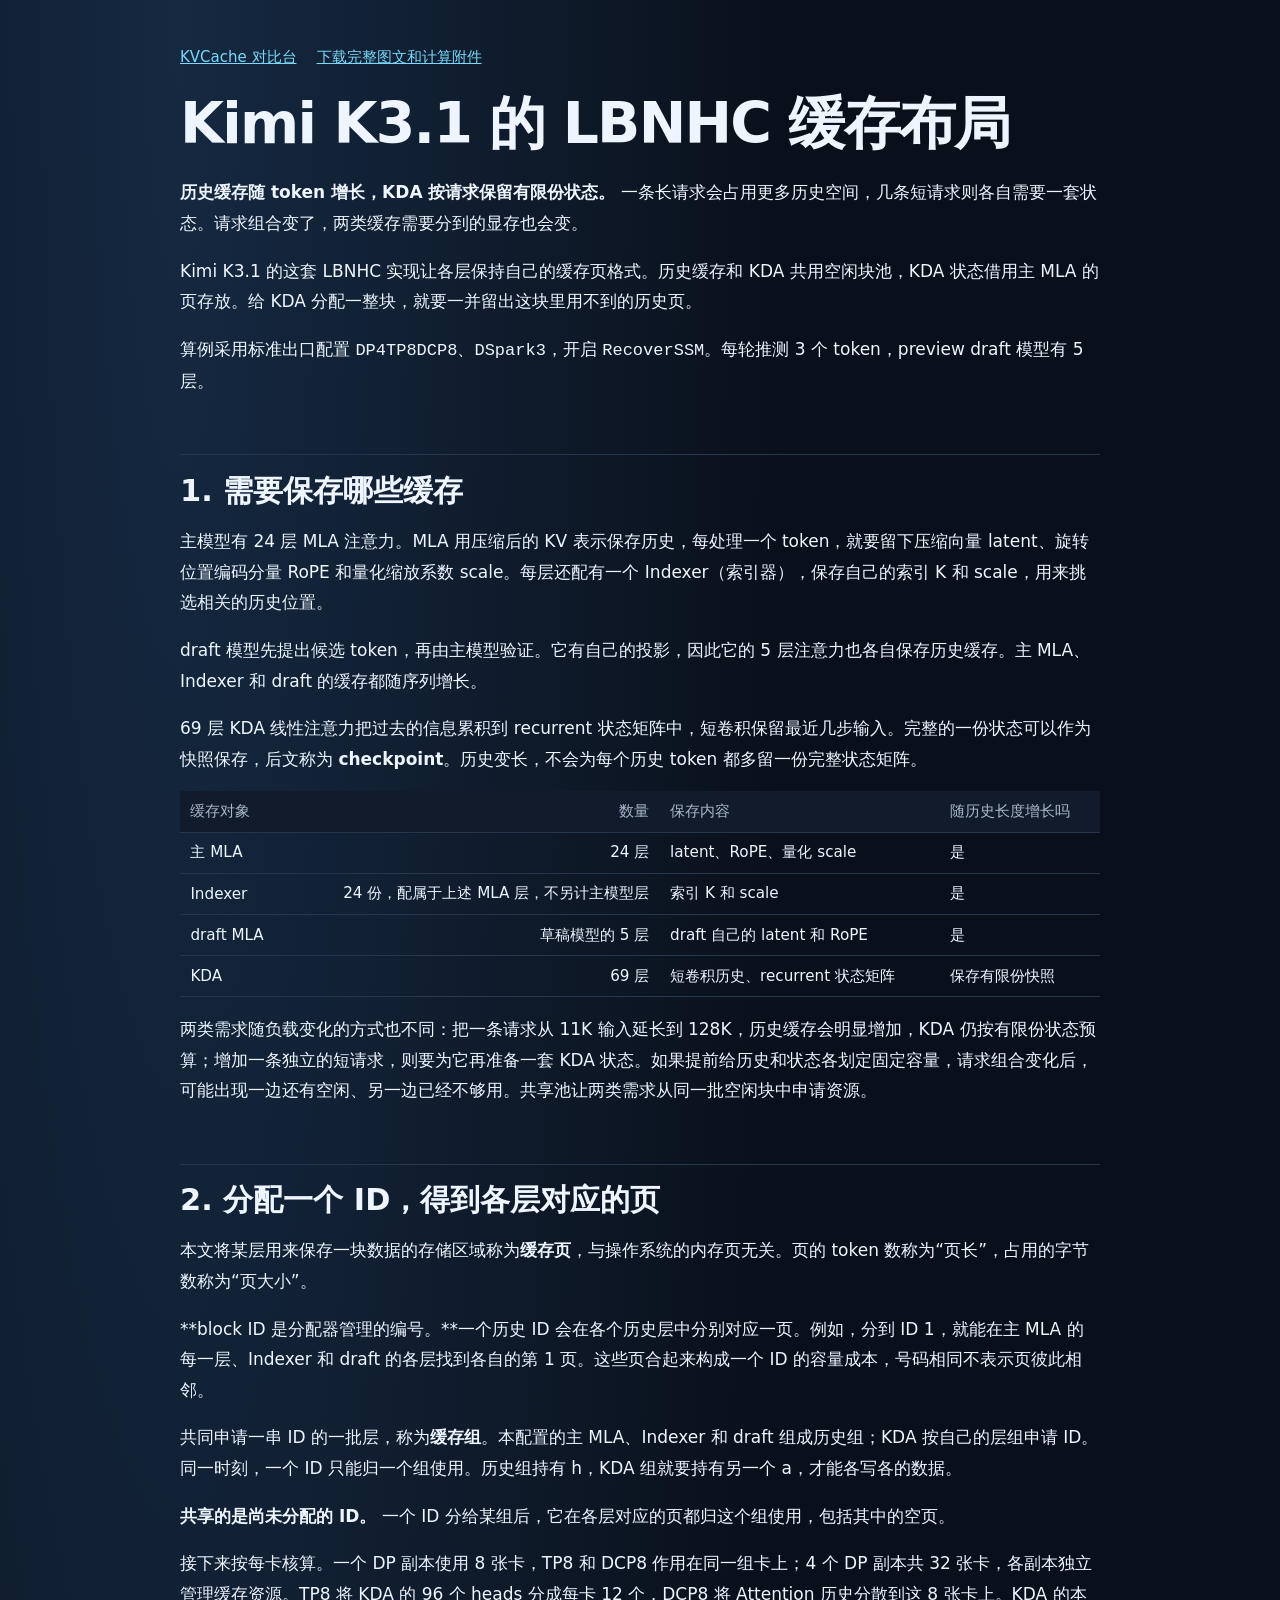
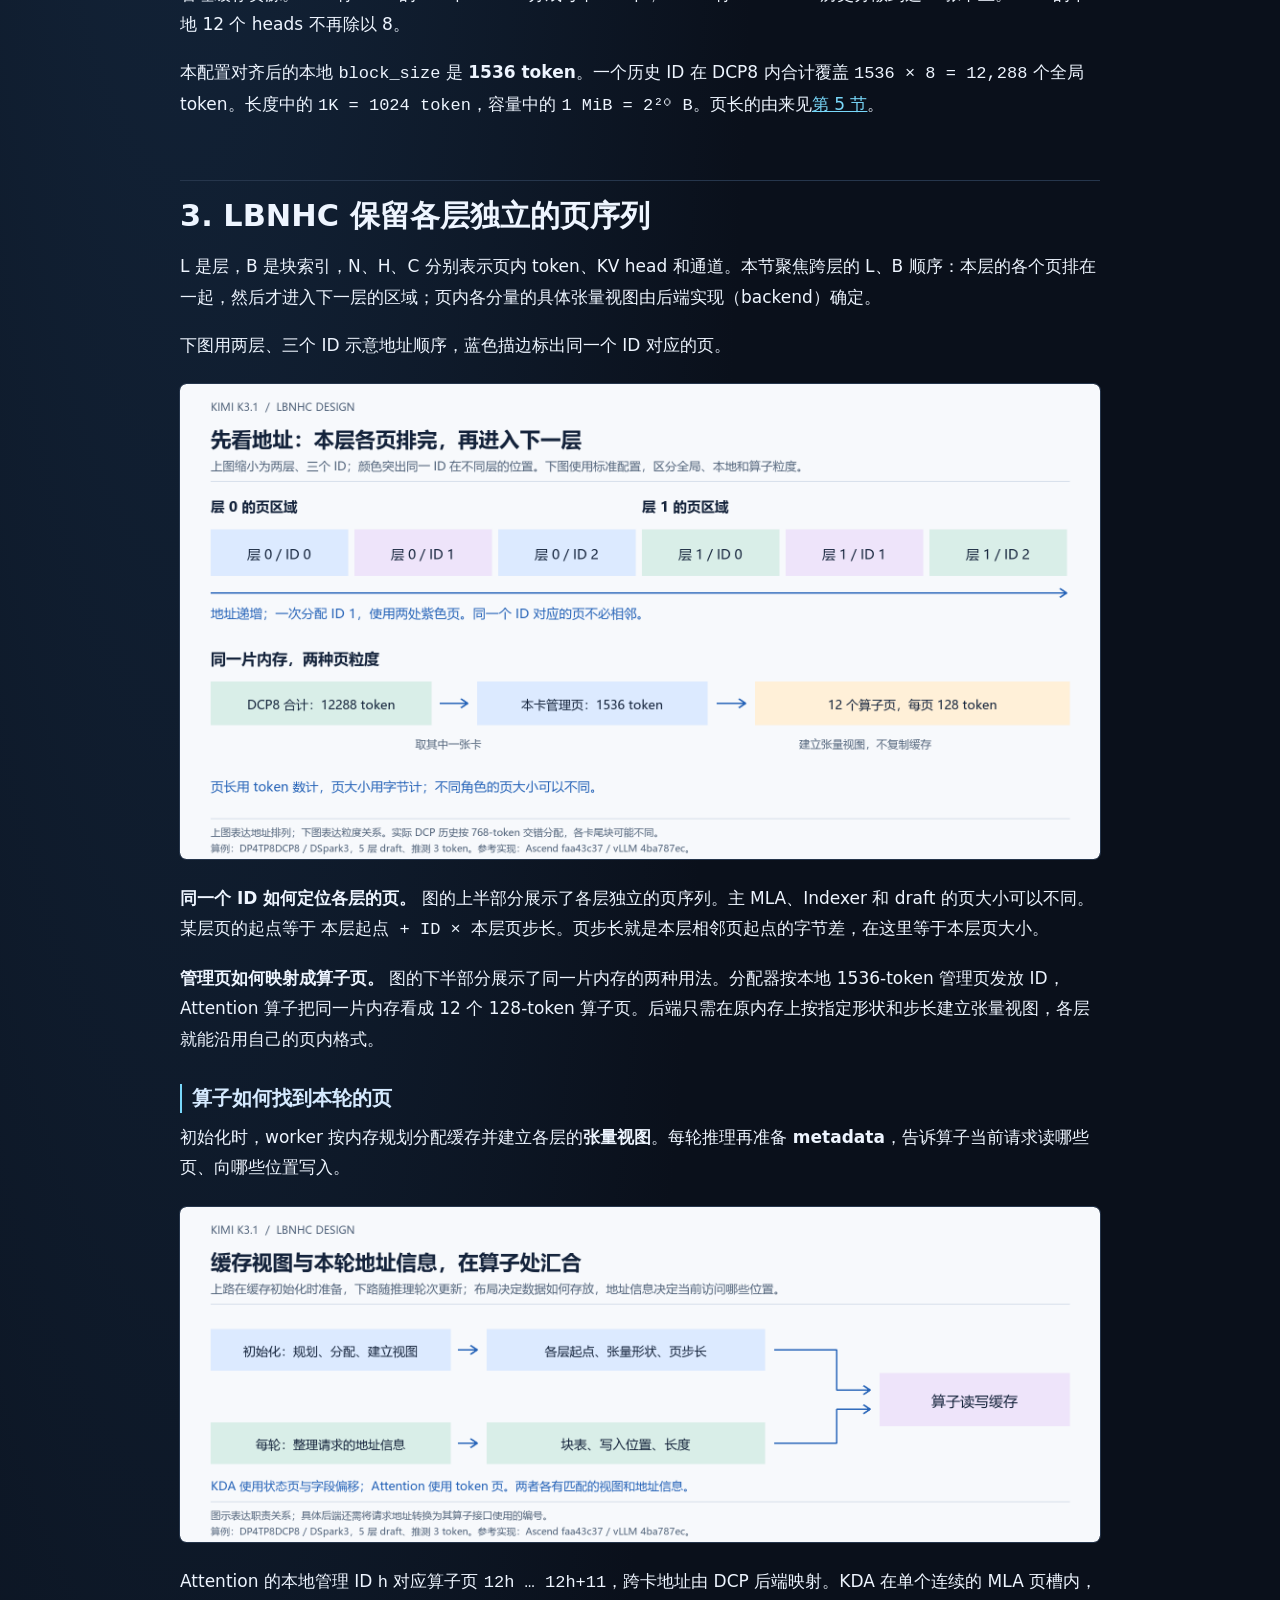
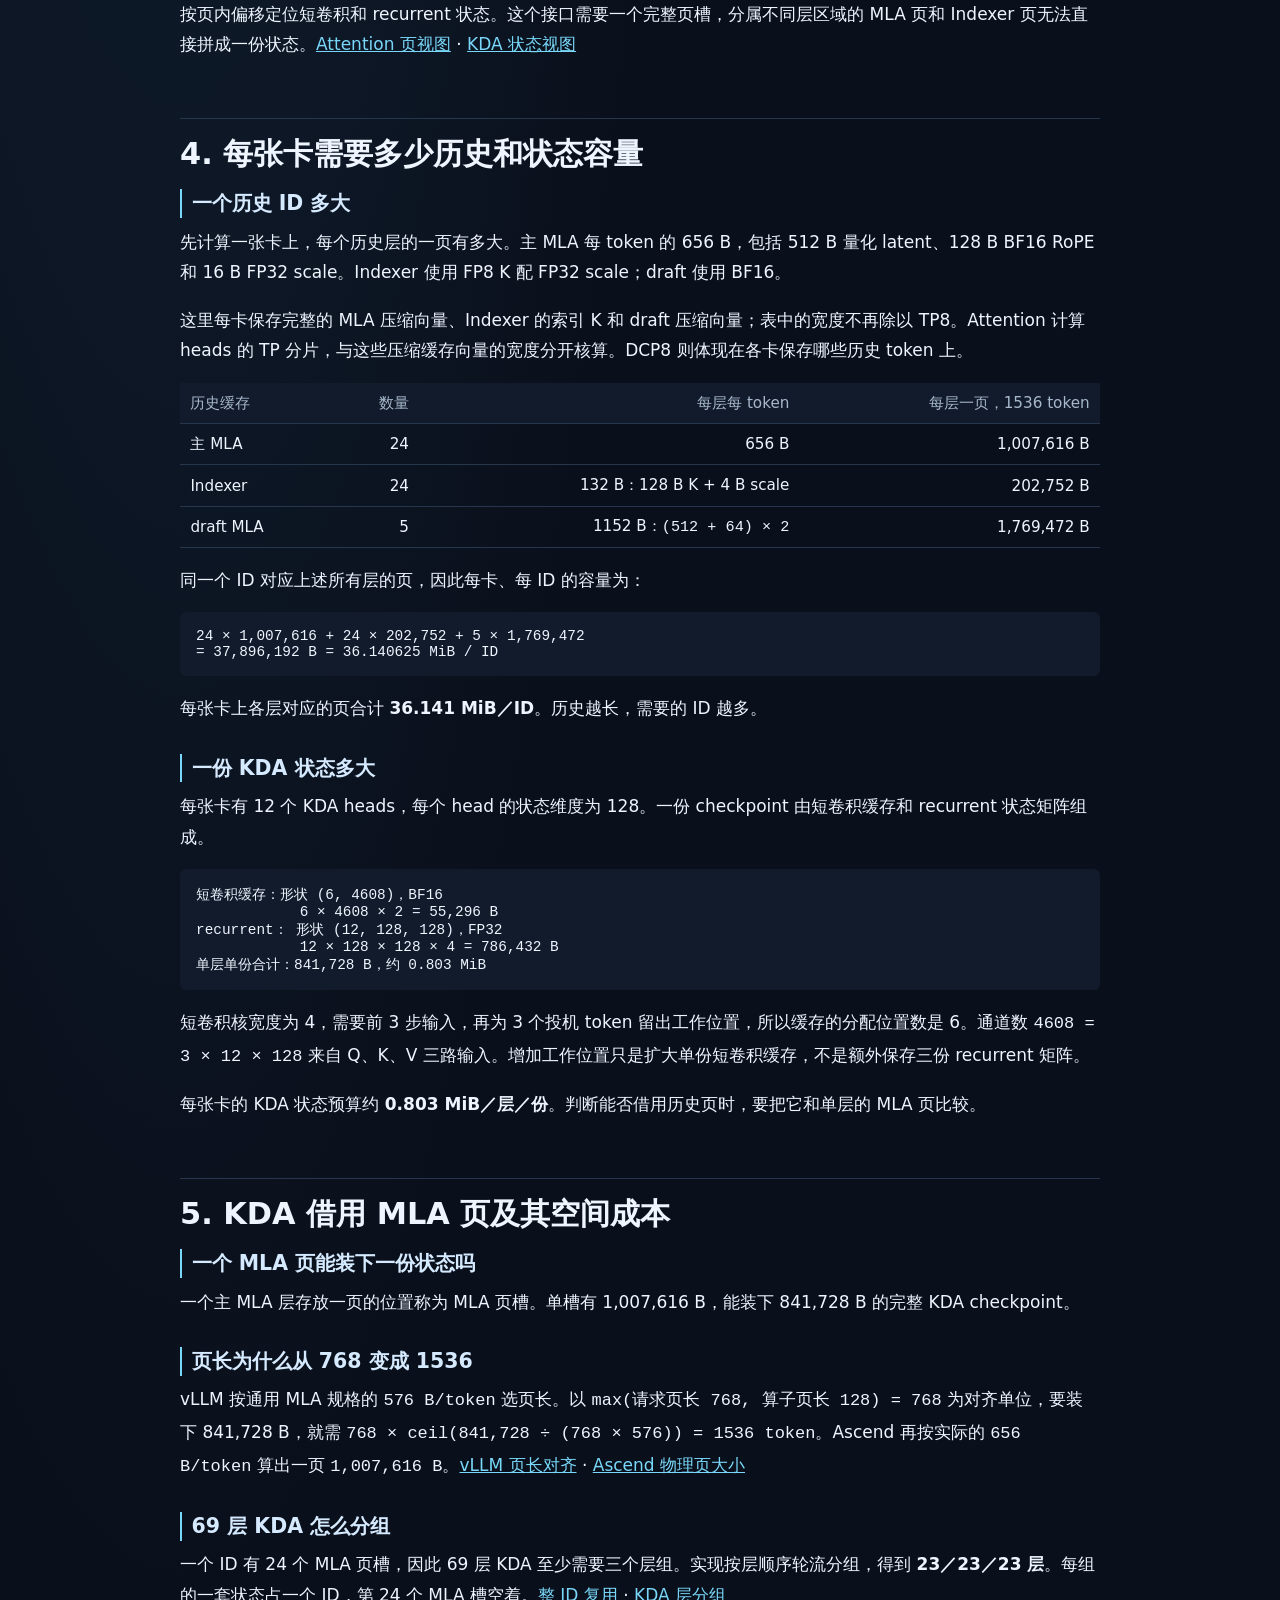
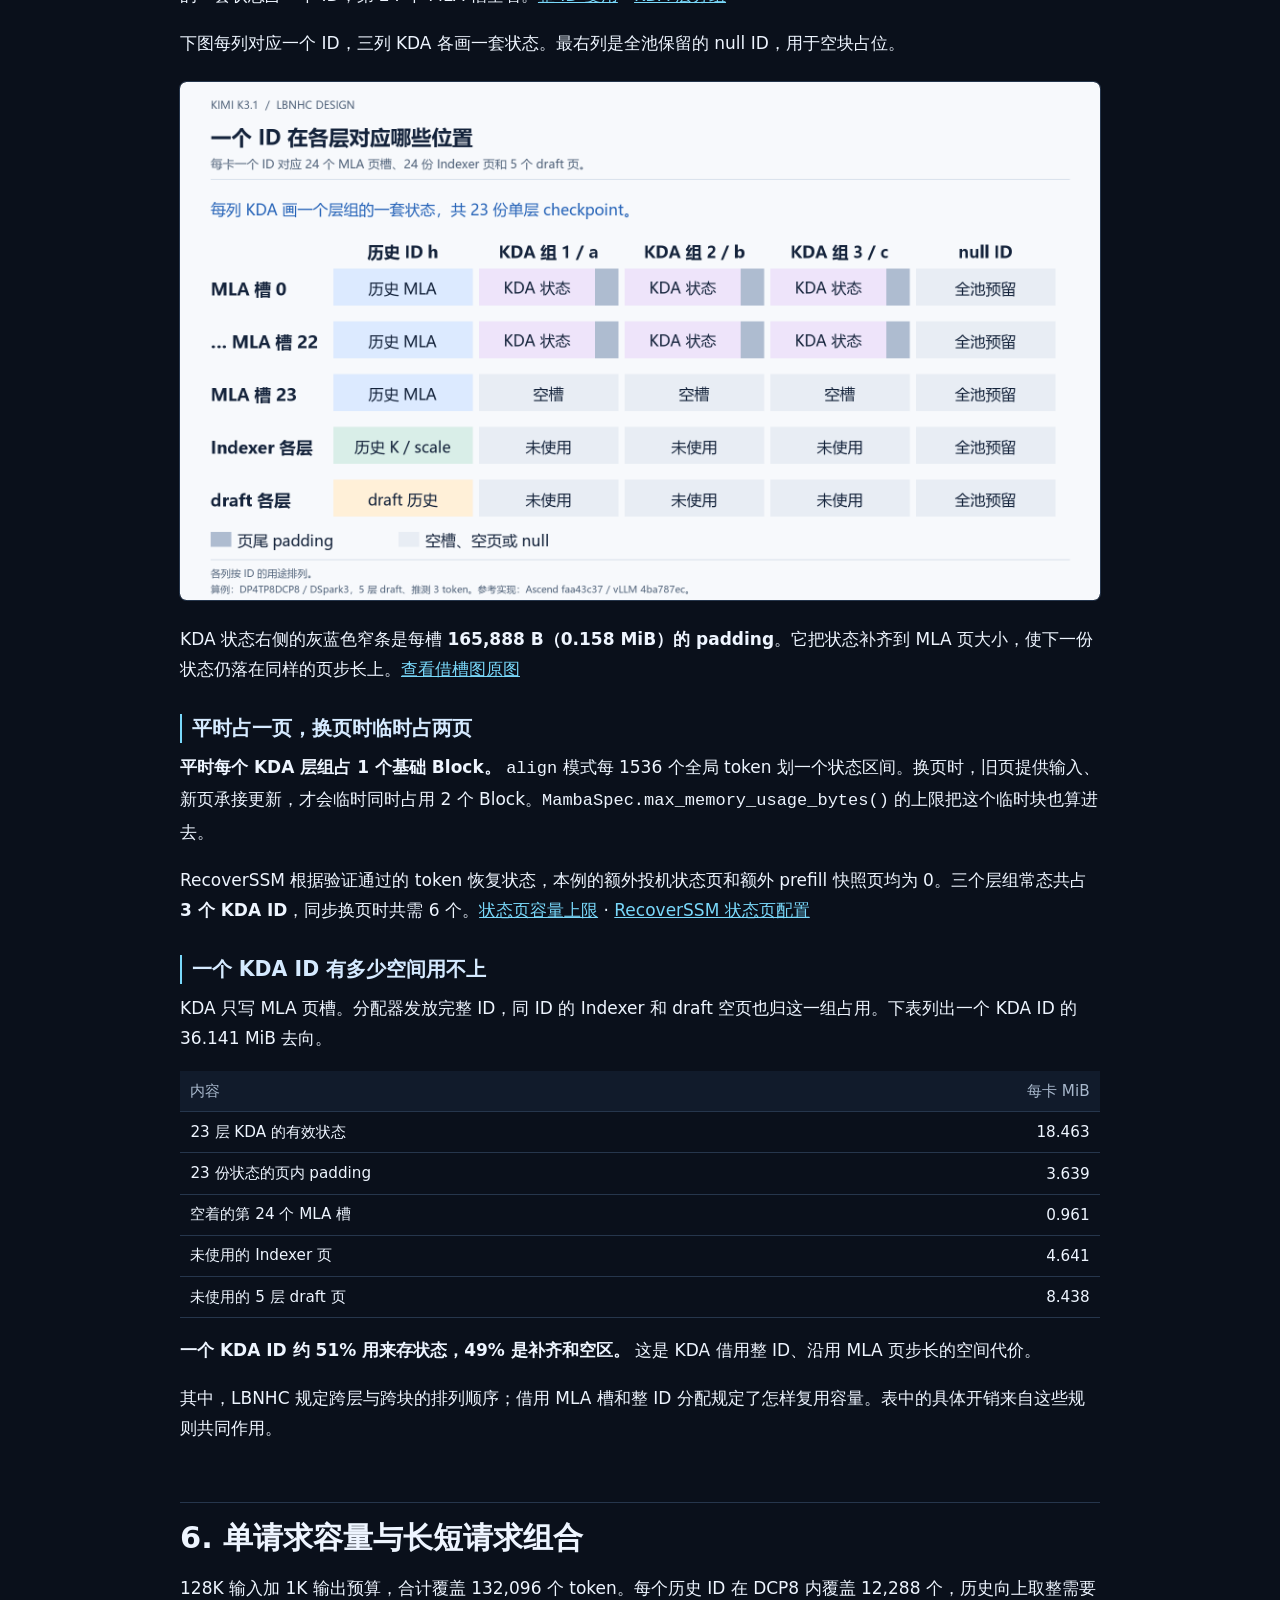
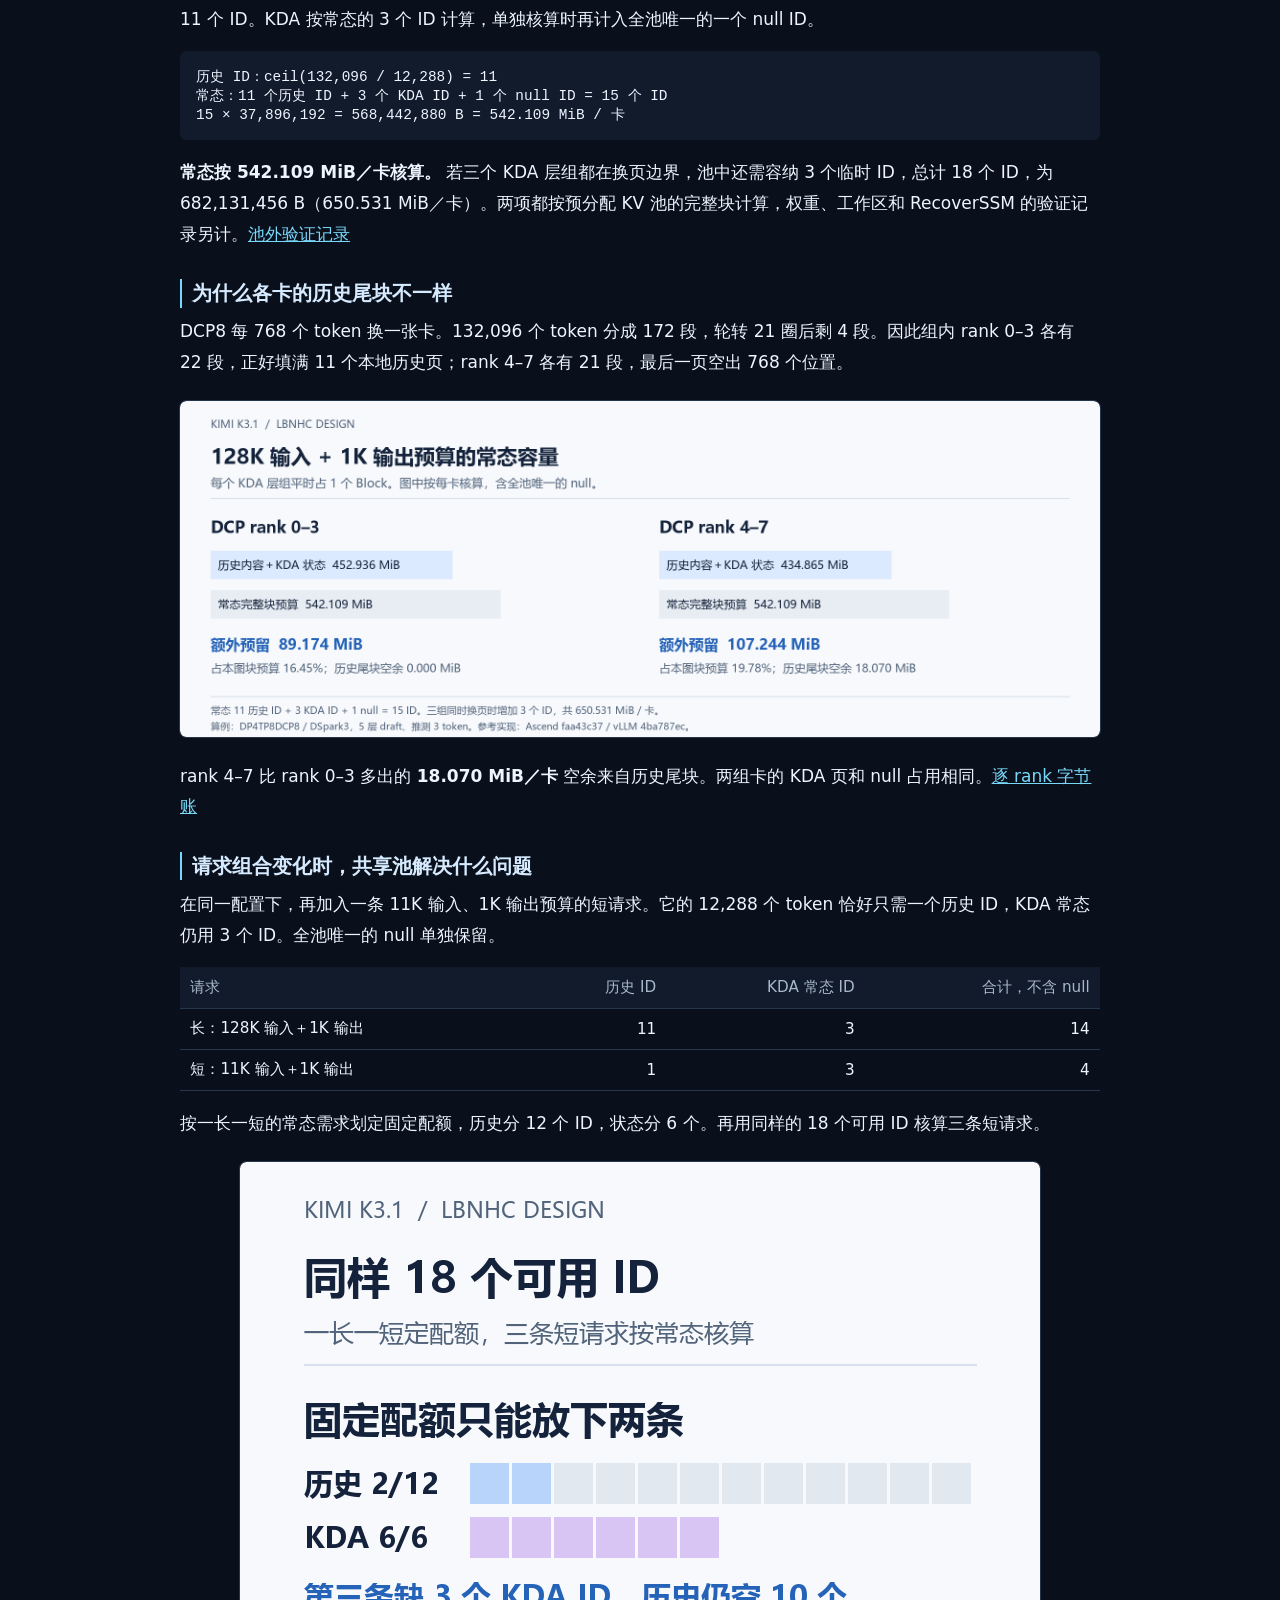
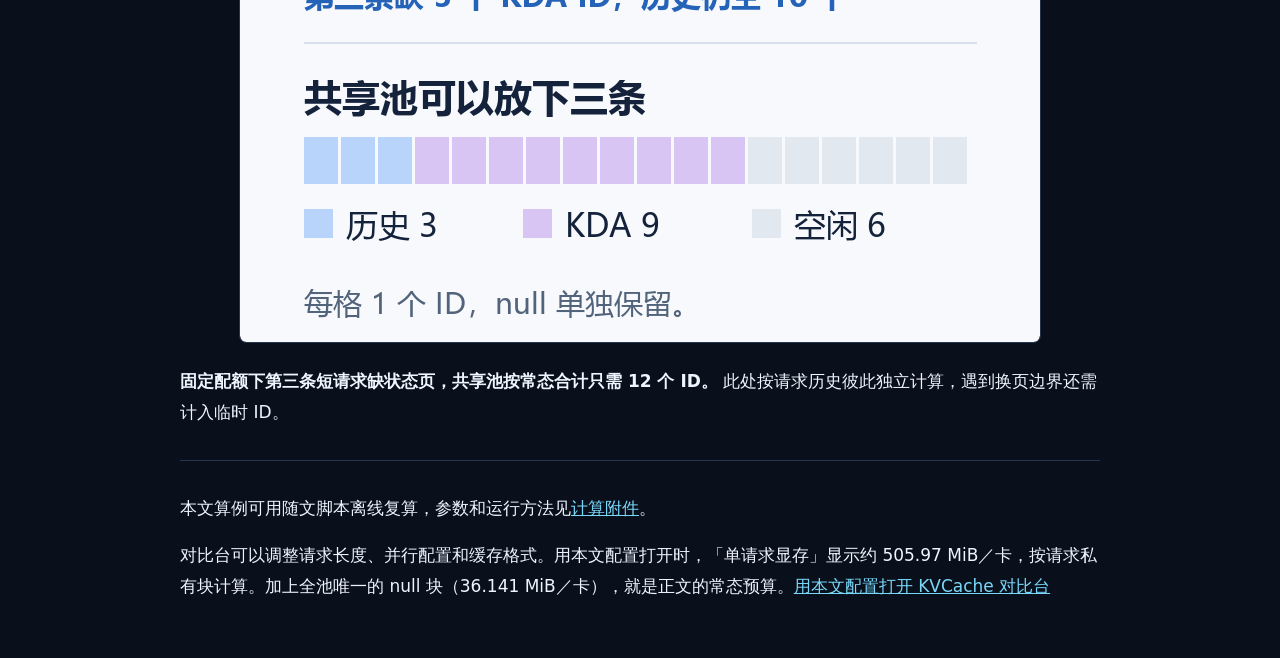
==== commit 660d2052: "Clarify heading hierarchy in the LBNHC design article" ====
--- a/lbnhc.html
+++ b/lbnhc.html
@@ -6,13 +6,13 @@
   <meta name="description" content="Kimi K3.1 的历史与 KDA 状态缓存如何共用空闲块池，以及页槽复用的空间成本。">
   <title>Kimi K3.1 的 LBNHC 缓存布局 · KVCache 对比台</title>
   <link rel="stylesheet" href="style.css?v=36">
-  <link rel="stylesheet" href="lbnhc-design/article.css">
+  <link rel="stylesheet" href="lbnhc-design/article.css?v=7ba1b5412943">
 </head>
 <body>
 <main class="design-page">
   <nav class="design-nav" aria-label="KVCache 对比台">
     <a href="index.html">KVCache 对比台</a>
-    <a href="lbnhc-design/lbnhc-public.zip">下载完整图文和计算附件</a>
+    <a href="lbnhc-design/lbnhc-public.zip?v=e03c120b27f4">下载完整图文和计算附件</a>
   </nav>
   <article>
 <h1 id="kimi-k31-的-lbnhc-缓存布局">Kimi K3.1 的 LBNHC 缓存布局</h1>
@@ -69,13 +69,13 @@
 <p>本配置对齐后的本地 <code>block_size</code> 是 <strong>1536 token</strong>。一个历史 ID 在 DCP8 内合计覆盖 <code>1536 × 8 = 12,288</code> 个全局 token。长度中的 <code>1K = 1024 token</code>，容量中的 <code>1 MiB = 2²⁰ B</code>。页长的由来见<a href="#%E9%A1%B5%E9%95%BF%E4%B8%BA%E4%BB%80%E4%B9%88%E4%BB%8E-768-%E5%8F%98%E6%88%90-1536">第 5 节</a>。</p>
 <h2 id="3-lbnhc-保留各层独立的页序列">3. LBNHC 保留各层独立的页序列</h2>
 <p>L 是层，B 是块索引，N、H、C 分别表示页内 token、KV head 和通道。本节聚焦跨层的 L、B 顺序：本层的各个页排在一起，然后才进入下一层的区域；页内各分量的具体张量视图由后端实现（backend）确定。</p>
-<p>下图用两层、三个 ID 示意地址顺序，紫色标出同一个 ID 对应的页。</p>
-<p><img src="lbnhc-design/assets/lbnhc-addressing.png" alt="LBNHC 地址排列及本地管理页与算子页的关系" /></p>
+<p>下图用两层、三个 ID 示意地址顺序，蓝色描边标出同一个 ID 对应的页。</p>
+<p><img src="lbnhc-design/assets/lbnhc-addressing.png?v=e03c120b27f4" alt="LBNHC 地址排列及本地管理页与算子页的关系" /></p>
 <p><strong>同一个 ID 如何定位各层的页。</strong> 图的上半部分展示了各层独立的页序列。主 MLA、Indexer 和 draft 的页大小可以不同。某层页的起点等于 <code>本层起点 + ID × 本层页步长</code>。页步长就是本层相邻页起点的字节差，在这里等于本层页大小。</p>
 <p><strong>管理页如何映射成算子页。</strong> 图的下半部分展示了同一片内存的两种用法。分配器按本地 1536-token 管理页发放 ID，Attention 算子把同一片内存看成 12 个 128-token 算子页。后端只需在原内存上按指定形状和步长建立张量视图，各层就能沿用自己的页内格式。</p>
 <h3 id="算子如何找到本轮的页">算子如何找到本轮的页</h3>
 <p>初始化时，worker 按内存规划分配缓存并建立各层的<strong>张量视图</strong>。每轮推理再准备 <strong>metadata</strong>，告诉算子当前请求读哪些页、向哪些位置写入。</p>
-<p><img src="lbnhc-design/assets/lbnhc-runtime.png" alt="初始化准备缓存视图，每轮准备请求地址信息，两者在算子处汇合" /></p>
+<p><img src="lbnhc-design/assets/lbnhc-runtime.png?v=e03c120b27f4" alt="初始化准备缓存视图，每轮准备请求地址信息，两者在算子处汇合" /></p>
 <p>Attention 的本地管理 ID <code>h</code> 对应算子页 <code>12h … 12h+11</code>，跨卡地址由 DCP 后端映射。KDA 在单个连续的 MLA 页槽内，按页内偏移定位短卷积和 recurrent 状态。这个接口需要一个完整页槽，分属不同层区域的 MLA 页和 Indexer 页无法直接拼成一份状态。<a href="https://github.com/vllm-project/vllm-ascend/blob/faa43c37df0fc67e63ed9775cb86693c3735a389/vllm_ascend/attention/sfa_v1.py#L156">Attention 页视图</a> · <a href="https://github.com/vllm-project/vllm-ascend/blob/faa43c37df0fc67e63ed9775cb86693c3735a389/vllm_ascend/worker/v2/attn_utils.py#L1674">KDA 状态视图</a></p>
 <h2 id="4-每张卡需要多少历史和状态容量">4. 每张卡需要多少历史和状态容量</h2>
 <h3 id="一个历史-id-多大">一个历史 ID 多大</h3>
@@ -134,8 +134,8 @@
 <h3 id="69-层-kda-怎么分组">69 层 KDA 怎么分组</h3>
 <p>一个 ID 有 24 个 MLA 页槽，因此 69 层 KDA 至少需要三个层组。实现按层顺序轮流分组，得到 <strong>23／23／23 层</strong>。每组的一套状态占一个 ID，第 24 个 MLA 槽空着。<a href="https://github.com/vllm-project/vllm-ascend/blob/faa43c37df0fc67e63ed9775cb86693c3735a389/vllm_ascend/models/kimi_k3/paired_sfa_cache.py#L169">整 ID 复用</a> · <a href="https://github.com/vllm-project/vllm-ascend/blob/faa43c37df0fc67e63ed9775cb86693c3735a389/vllm_ascend/models/kimi_k3/cache_config.py#L28">KDA 层分组</a></p>
 <p>下图每列对应一个 ID，三列 KDA 各画一套状态。最右列是全池保留的 null ID，用于空块占位。</p>
-<p><img src="lbnhc-design/assets/lbnhc-layout.png" alt="一个 ID 在各层对应的位置：历史、三个 KDA 层组与 null" /></p>
-<p>KDA 状态右侧的灰条是每槽 <strong>165,888 B（0.158 MiB）的 padding</strong>。它把状态补齐到 MLA 页大小，使下一份状态仍落在同样的页步长上。<a href="lbnhc-design/assets/lbnhc-layout.svg">查看借槽图原图</a></p>
+<p><img src="lbnhc-design/assets/lbnhc-layout.png?v=e03c120b27f4" alt="一个 ID 在各层对应的位置：历史、三个 KDA 层组与 null" /></p>
+<p>KDA 状态右侧的灰蓝色窄条是每槽 <strong>165,888 B（0.158 MiB）的 padding</strong>。它把状态补齐到 MLA 页大小，使下一份状态仍落在同样的页步长上。<a href="lbnhc-design/assets/lbnhc-layout.svg?v=e03c120b27f4">查看借槽图原图</a></p>
 <h3 id="平时占一页换页时临时占两页">平时占一页，换页时临时占两页</h3>
 <p><strong>平时每个 KDA 层组占 1 个基础 Block。</strong> <code>align</code> 模式每 1536 个全局 token 划一个状态区间。换页时，旧页提供输入、新页承接更新，才会临时同时占用 2 个 Block。<code>MambaSpec.max_memory_usage_bytes()</code> 的上限把这个临时块也算进去。</p>
 <p>RecoverSSM 根据验证通过的 token 恢复状态，本例的额外投机状态页和额外 prefill 快照页均为 0。三个层组常态共占 <strong>3 个 KDA ID</strong>，同步换页时共需 6 个。<a href="https://github.com/vllm-project/vllm/blob/4ba787ec9959e566d3b587a796dff07673324da5/vllm/v1/kv_cache_interface.py#L1135">状态页容量上限</a> · <a href="https://github.com/vllm-project/vllm/blob/4ba787ec9959e566d3b587a796dff07673324da5/vllm/model_executor/layers/mamba/abstract.py#L72">RecoverSSM 状态页配置</a></p>
@@ -182,7 +182,7 @@
 <p><strong>常态按 542.109 MiB／卡核算。</strong> 若三个 KDA 层组都在换页边界，池中还需容纳 3 个临时 ID，总计 18 个 ID，为 682,131,456 B（650.531 MiB／卡）。两项都按预分配 KV 池的完整块计算，权重、工作区和 RecoverSSM 的验证记录另计。<a href="lbnhc-design/public/README.html#%E6%B1%A0%E5%A4%96%E9%AA%8C%E8%AF%81%E8%AE%B0%E5%BD%95">池外验证记录</a></p>
 <h3 id="为什么各卡的历史尾块不一样">为什么各卡的历史尾块不一样</h3>
 <p>DCP8 每 768 个 token 换一张卡。132,096 个 token 分成 172 段，轮转 21 圈后剩 4 段。因此组内 rank 0–3 各有 22 段，正好填满 11 个本地历史页；rank 4–7 各有 21 段，最后一页空出 768 个位置。</p>
-<p><img src="lbnhc-design/assets/lbnhc-capacity.png" alt="单请求常态核算的历史内容、KDA 状态与完整块容量" /></p>
+<p><img src="lbnhc-design/assets/lbnhc-capacity.png?v=e03c120b27f4" alt="单请求常态核算的历史内容、KDA 状态与完整块容量" /></p>
 <p>rank 4–7 比 rank 0–3 多出的 <strong>18.070 MiB／卡</strong> 空余来自历史尾块。两组卡的 KDA 页和 null 占用相同。<a href="lbnhc-design/public/capacity.json">逐 rank 字节账</a></p>
 <h3 id="请求组合变化时共享池解决什么问题">请求组合变化时，共享池解决什么问题</h3>
 <p>在同一配置下，再加入一条 11K 输入、1K 输出预算的短请求。它的 12,288 个 token 恰好只需一个历史 ID，KDA 常态仍用 3 个 ID。全池唯一的 null 单独保留。</p>
@@ -211,7 +211,7 @@
 </tbody>
 </table></div>
 <p>按一长一短的常态需求划定固定配额，历史分 12 个 ID，状态分 6 个。再用同样的 18 个可用 ID 核算三条短请求。</p>
-<p><img src="lbnhc-design/assets/lbnhc-pool-sharing.png" alt="相同 18 个可用 ID 下固定配额与共享池的常态占用" /></p>
+<p><img src="lbnhc-design/assets/lbnhc-pool-sharing.png?v=e03c120b27f4" alt="相同 18 个可用 ID 下固定配额与共享池的常态占用" /></p>
 <p><strong>固定配额下第三条短请求缺状态页，共享池按常态合计只需 12 个 ID。</strong> 此处按请求历史彼此独立计算，遇到换页边界还需计入临时 ID。</p>
 <hr />
 <p>本文算例可用随文脚本离线复算，参数和运行方法见<a href="lbnhc-design/public/README.html">计算附件</a>。</p>
--- a/lbnhc-design/article.css
+++ b/lbnhc-design/article.css
@@ -12,11 +12,38 @@
   font-size: .9375rem;
 }
 
-.design-page article > h1 { margin-bottom: 1.1rem; text-wrap: balance; }
-.design-page article > h2 { margin: 2.5rem 0 .85rem; }
-.design-page article > h3 { margin: 1.75rem 0 .5rem; }
+.design-page article > h1 {
+  margin: 0 0 1.35rem;
+  font-size: clamp(2.15rem, 5.5vw, 3.55rem);
+  font-weight: 750;
+  line-height: 1.14;
+  letter-spacing: -.03em;
+  text-wrap: balance;
+}
+
+.design-page article > h2 {
+  margin: clamp(2.6rem, 6vw, 3.6rem) 0 1rem;
+  padding-top: .95rem;
+  border-top: 1px solid var(--line);
+  font-size: clamp(1.45rem, 3.5vw, 1.9rem);
+  font-weight: 720;
+  line-height: 1.3;
+}
+
+.design-page article > h3 {
+  margin: 1.85rem 0 .55rem;
+  padding-inline-start: .6rem;
+  border-inline-start: 2px solid var(--accent);
+  color: #d5eaff;
+  font-size: clamp(1.14rem, 2.4vw, 1.28rem);
+  font-weight: 670;
+  line-height: 1.4;
+}
+
+.design-page article > h2 + h3 { margin-top: .9rem; }
+.design-page article > :is(h2, h3) + p { margin-top: 0; }
 .design-page p { line-height: 1.8; }
-.design-page img { display: block; max-width: 100%; height: auto; margin: 1.5rem auto; border-radius: .4rem; }
+.design-page img { display: block; max-width: 100%; height: auto; margin: 1.5rem auto; border-radius: .4rem; outline: 1px solid var(--line); }
 .design-page .article-table { overflow-x: auto; }
 .design-page table { width: 100%; border-collapse: collapse; font-size: .95rem; }
 .design-page th, .design-page td { padding: .6rem .65rem; border-bottom: 1px solid var(--line); text-align: left; }
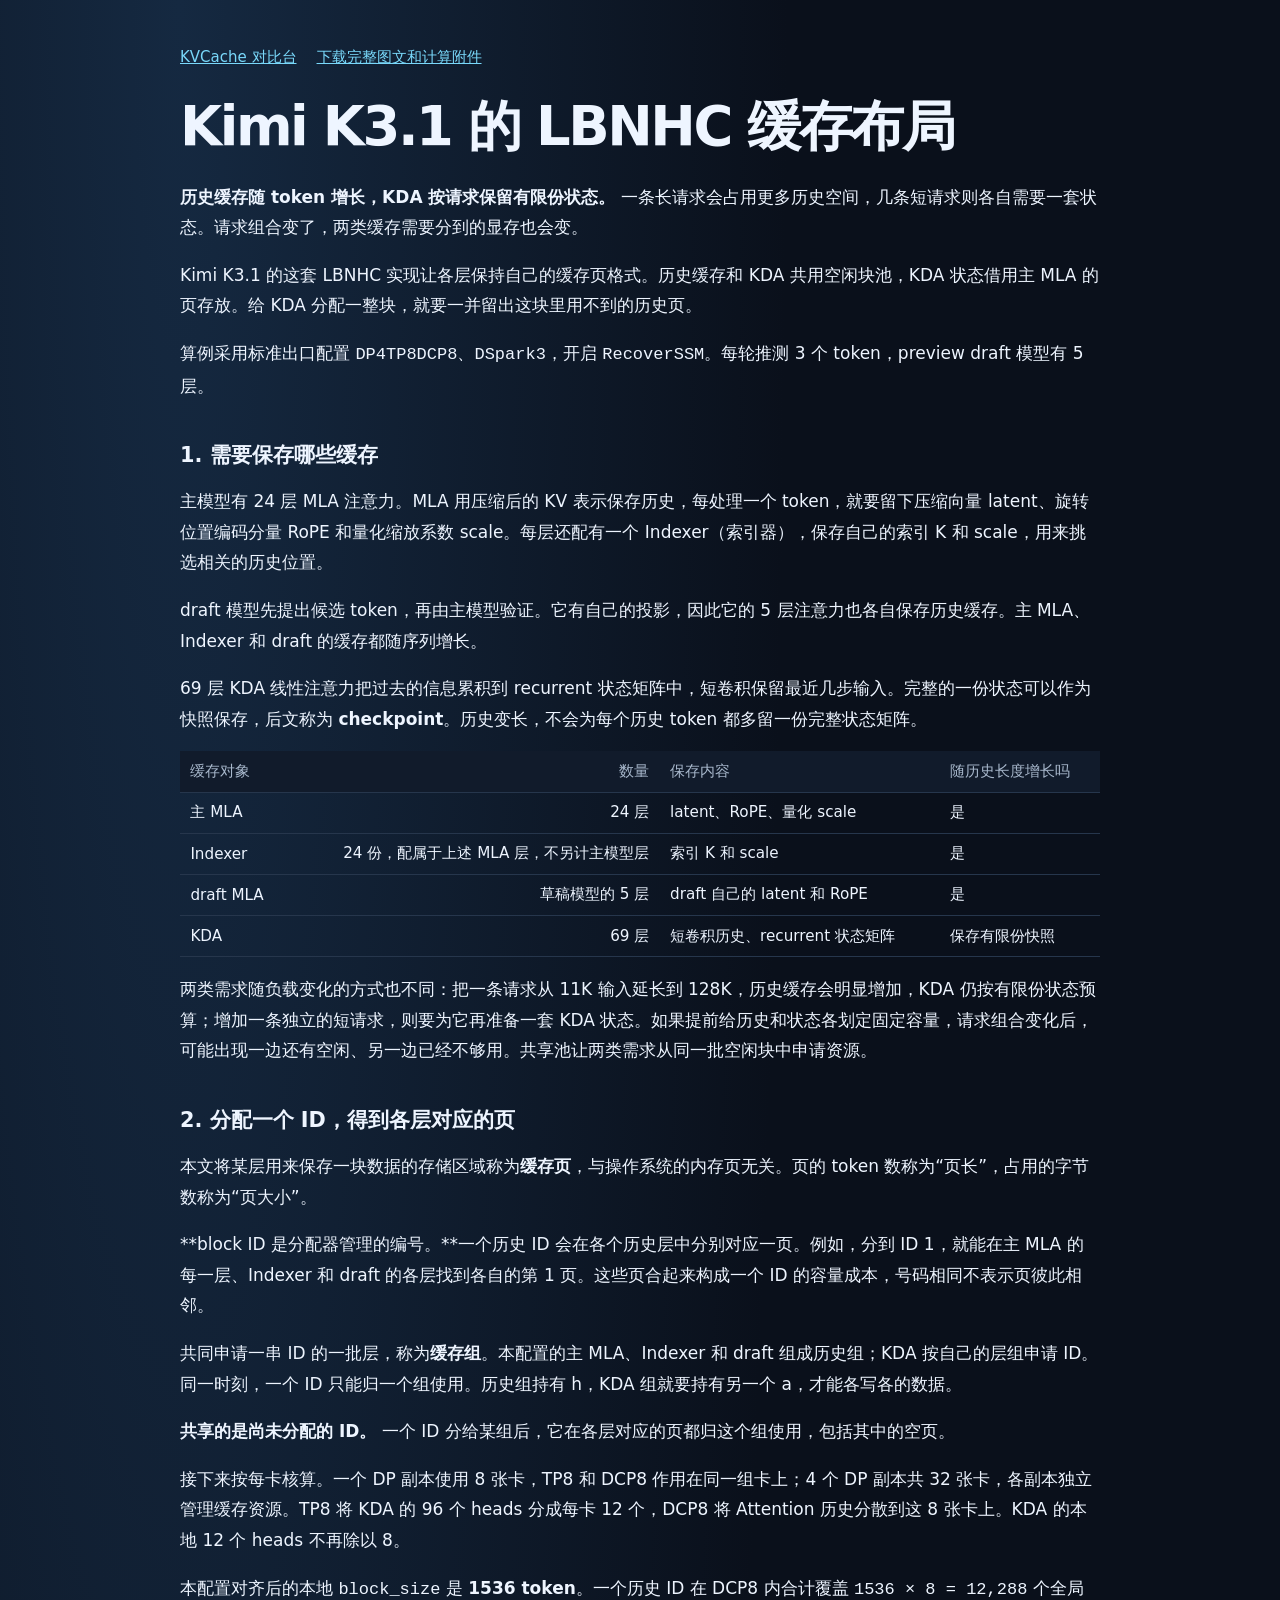
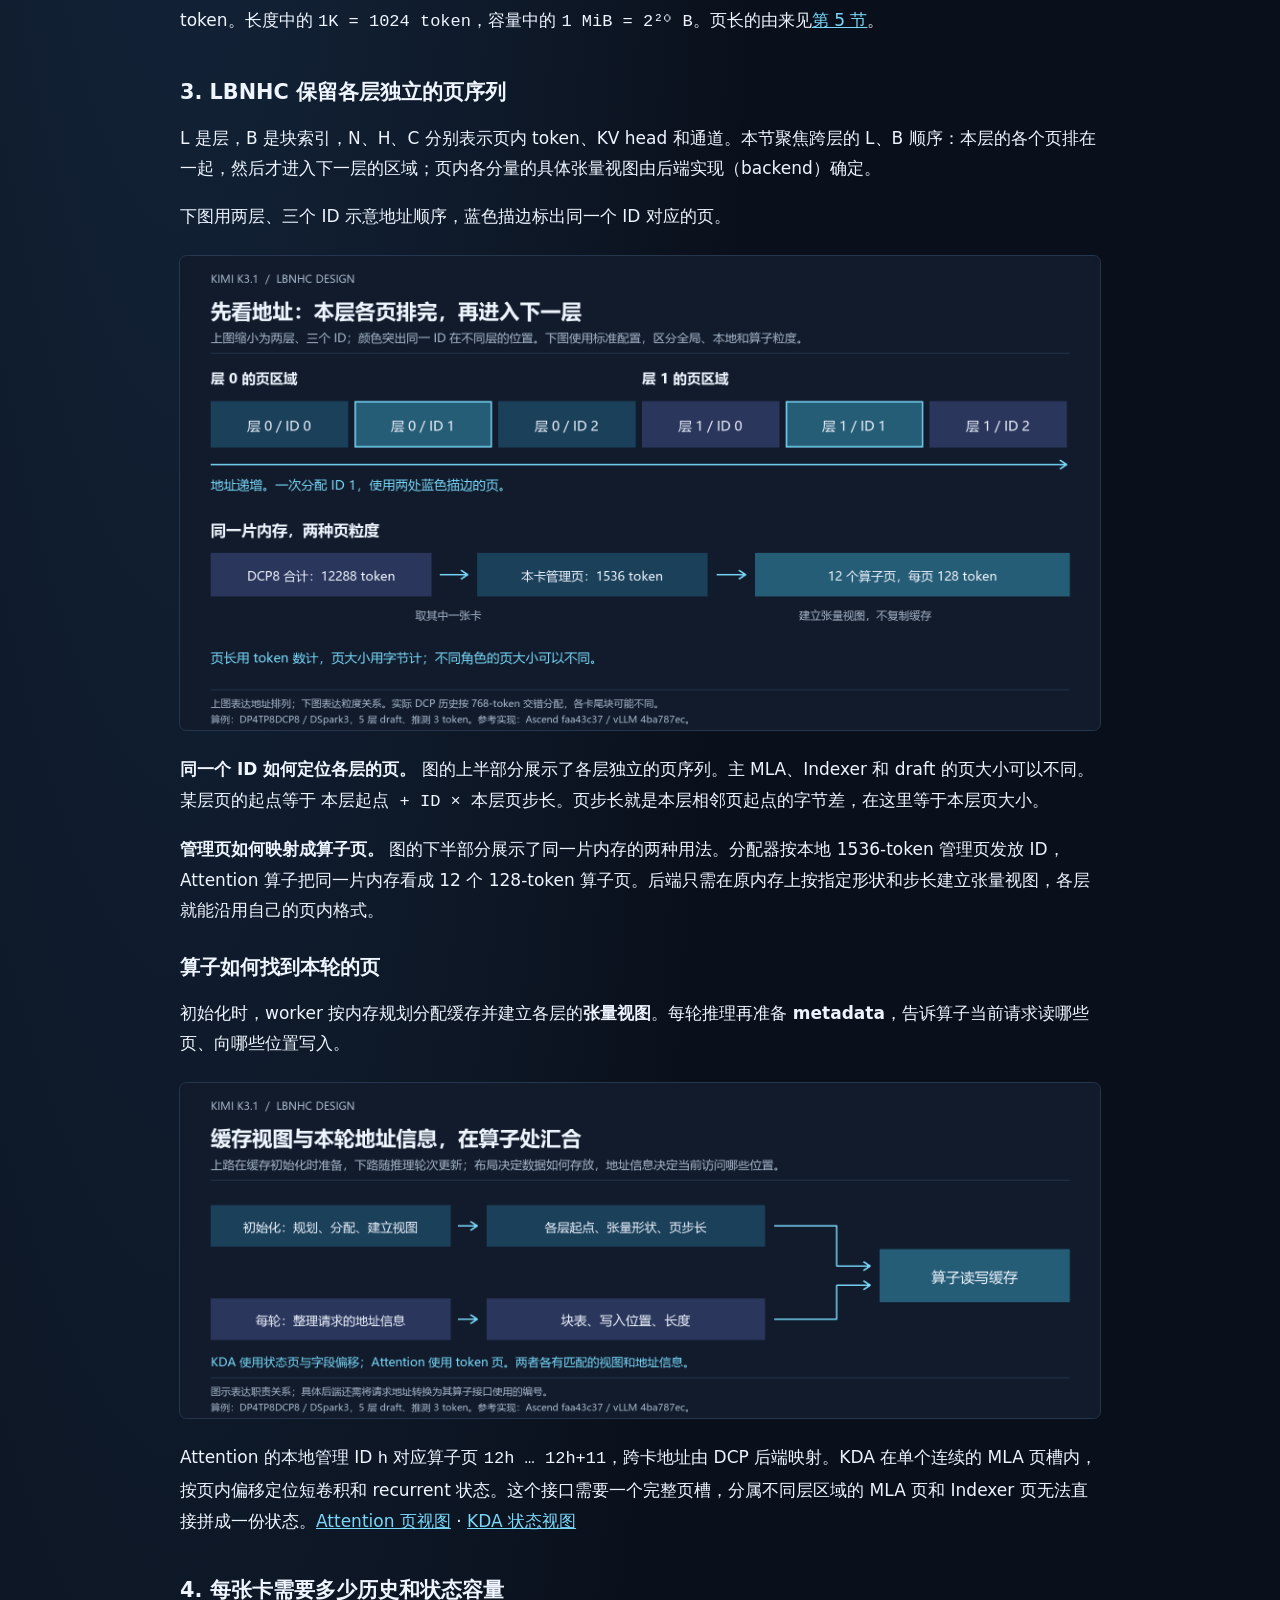
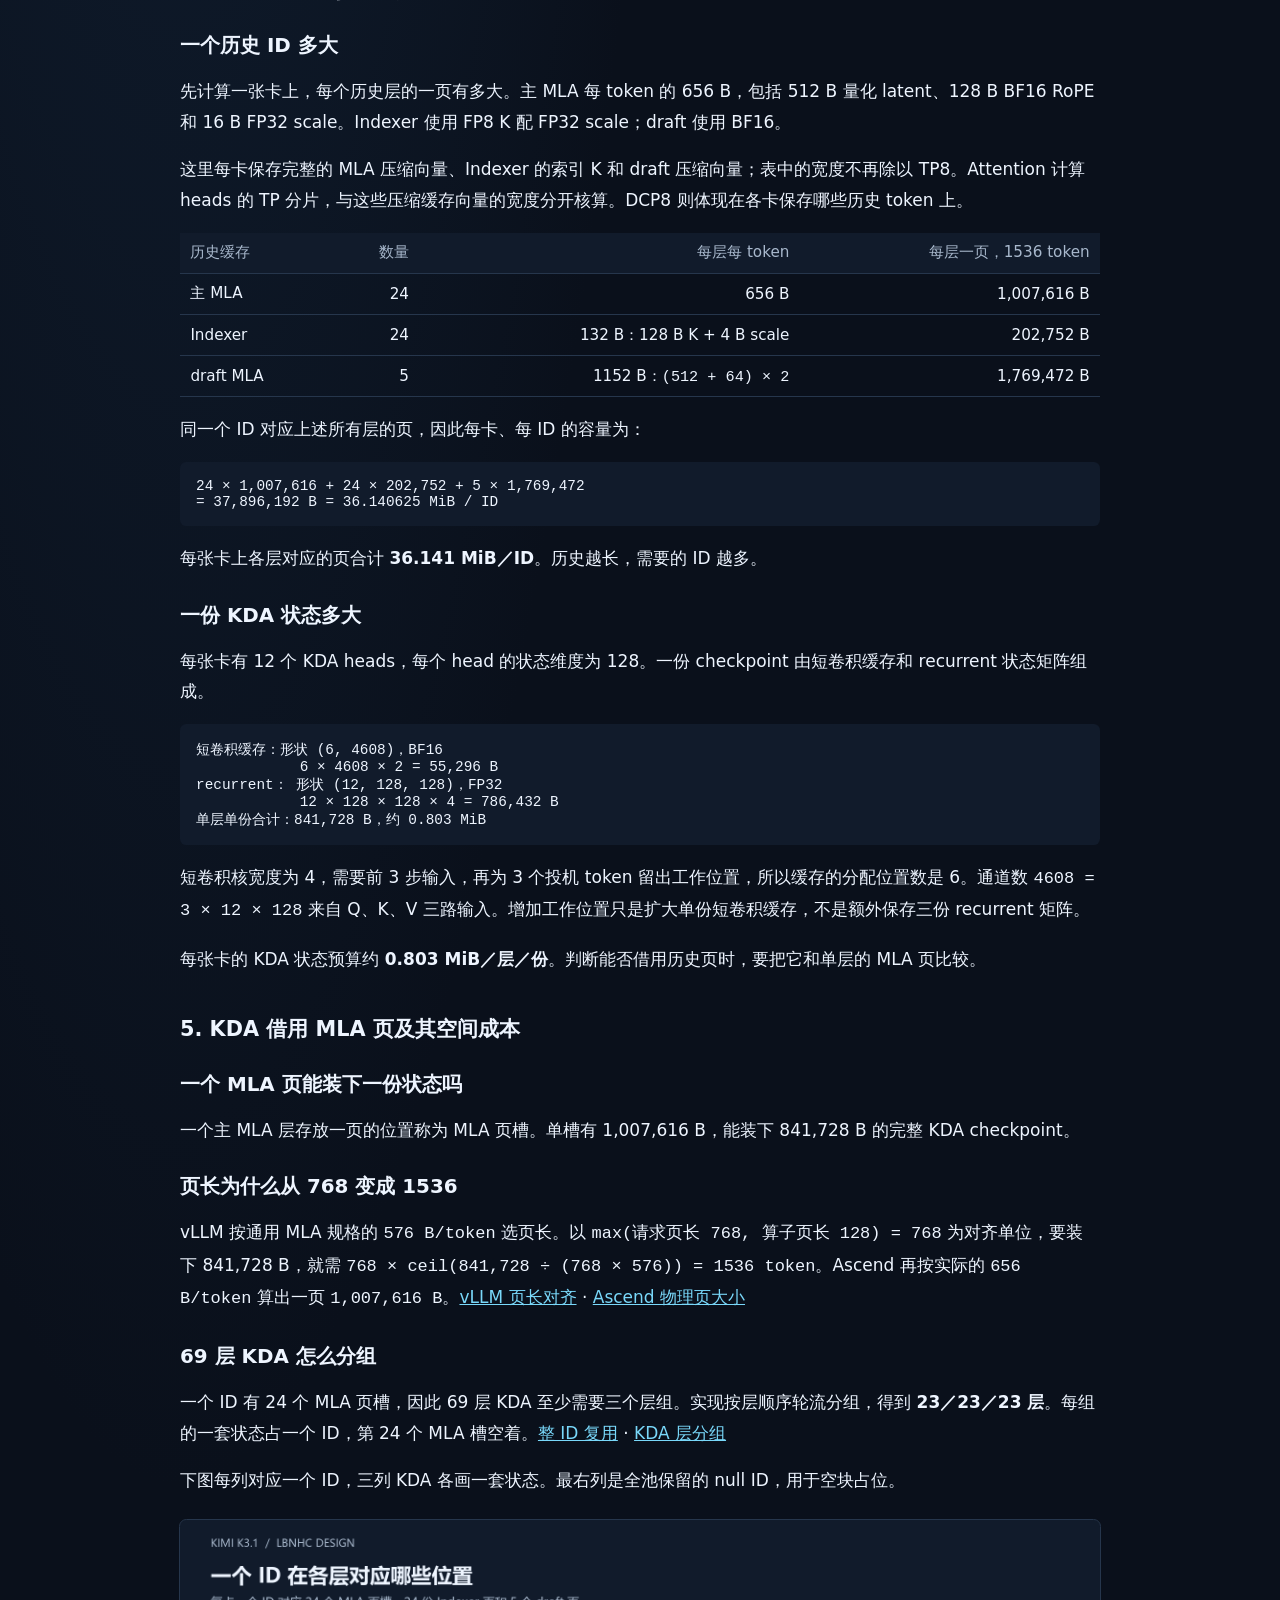
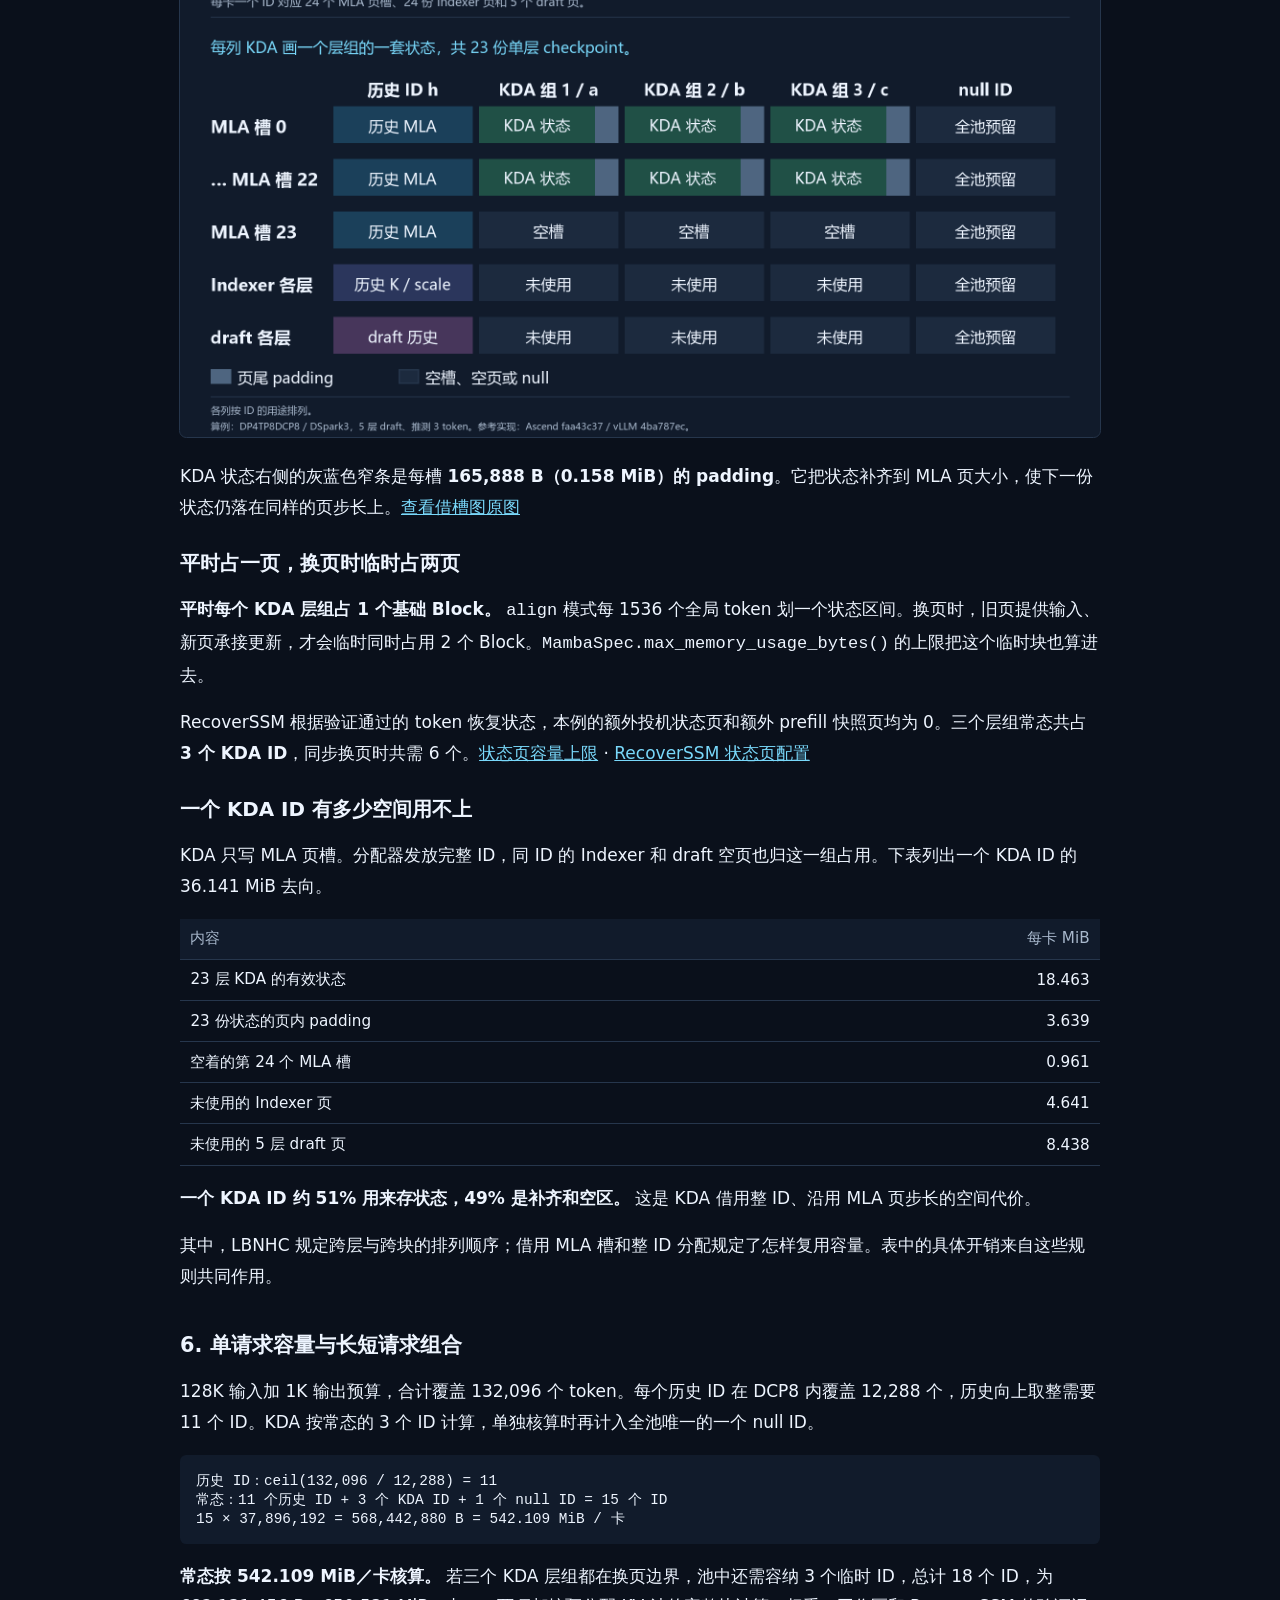
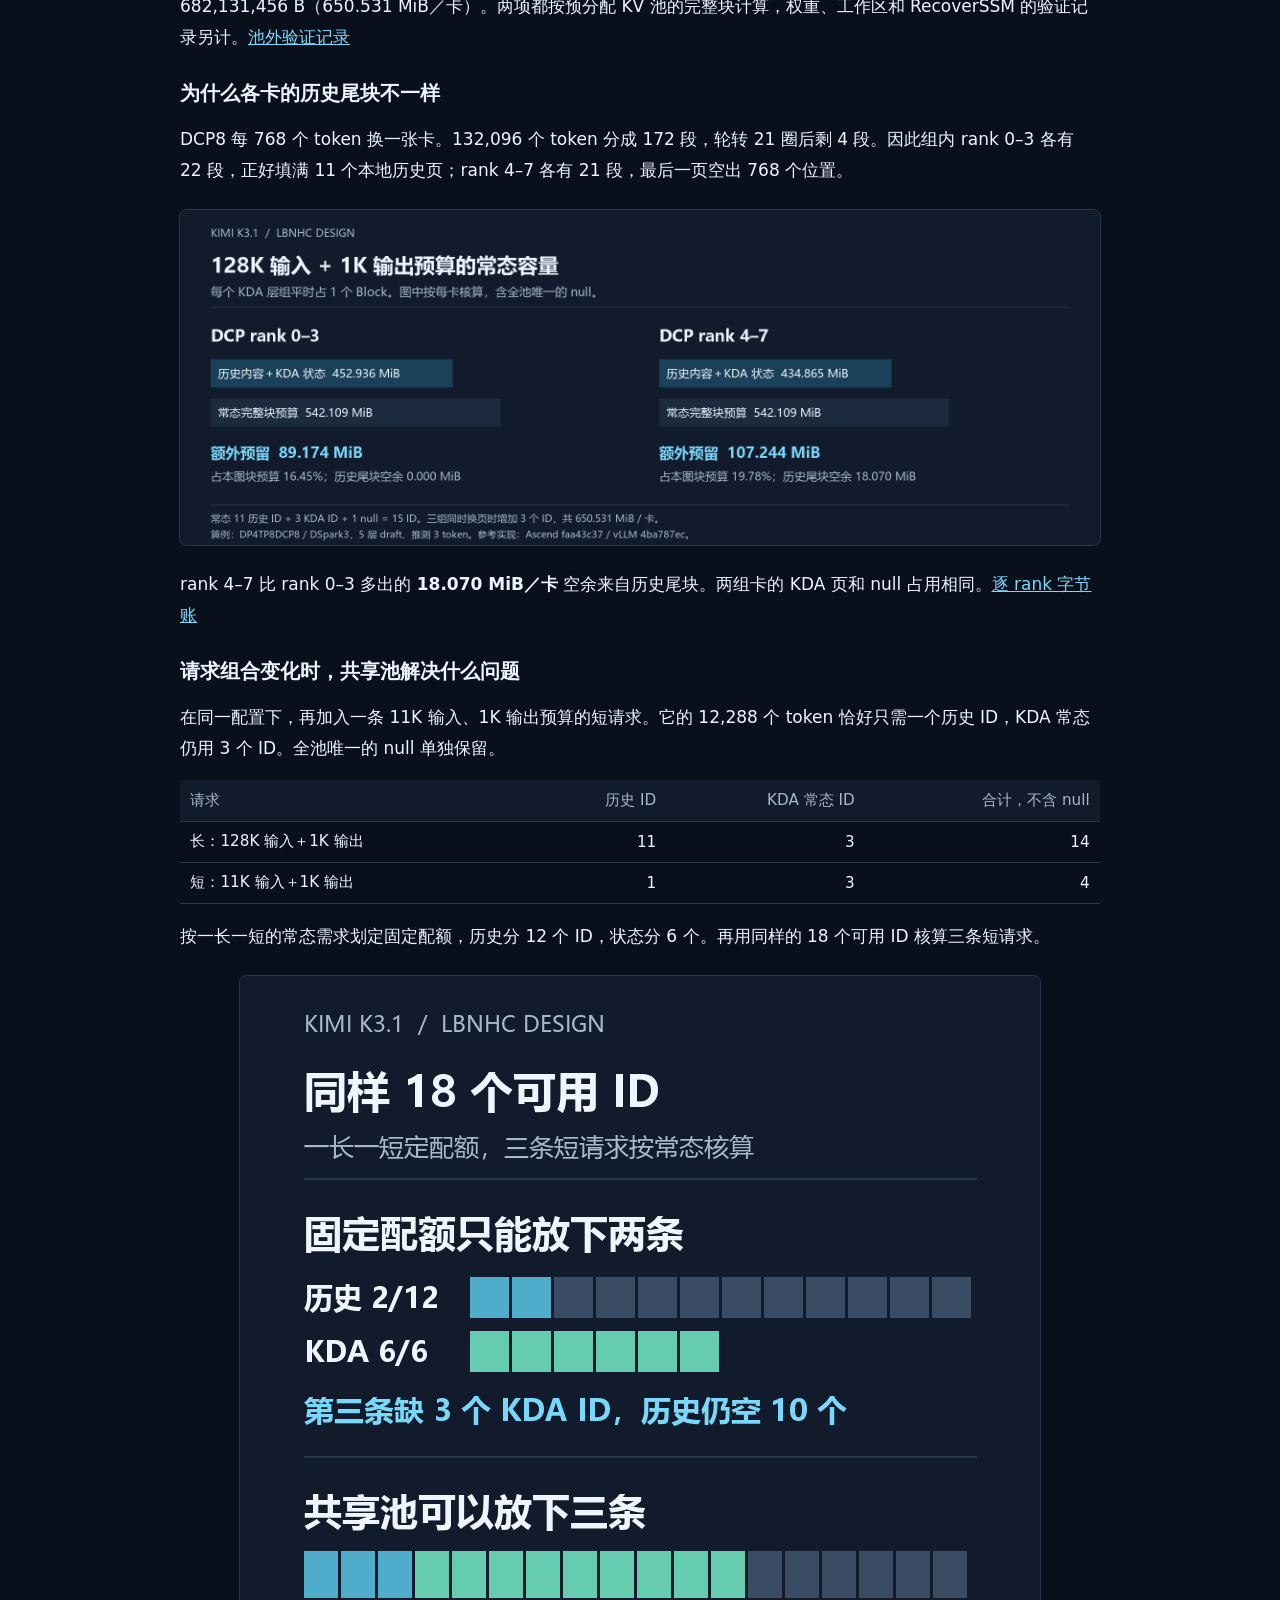
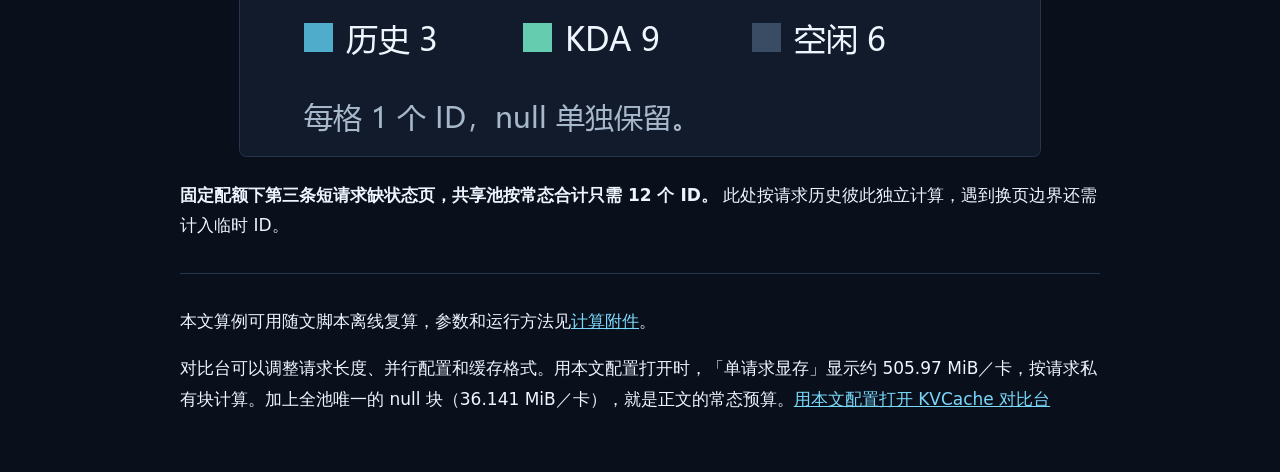
==== commit c9f2186f: "Match LBNHC diagrams to the site theme" ====
--- a/lbnhc.html
+++ b/lbnhc.html
@@ -6,7 +6,7 @@
   <meta name="description" content="Kimi K3.1 的历史与 KDA 状态缓存如何共用空闲块池，以及页槽复用的空间成本。">
   <title>Kimi K3.1 的 LBNHC 缓存布局 · KVCache 对比台</title>
   <link rel="stylesheet" href="style.css?v=36">
-  <link rel="stylesheet" href="lbnhc-design/article.css?v=7ba1b5412943">
+  <link rel="stylesheet" href="lbnhc-design/article.css?v=e03c120b27f4">
 </head>
 <body>
 <main class="design-page">
--- a/lbnhc-design/article.css
+++ b/lbnhc-design/article.css
@@ -12,36 +12,9 @@
   font-size: .9375rem;
 }
 
-.design-page article > h1 {
-  margin: 0 0 1.35rem;
-  font-size: clamp(2.15rem, 5.5vw, 3.55rem);
-  font-weight: 750;
-  line-height: 1.14;
-  letter-spacing: -.03em;
-  text-wrap: balance;
-}
-
-.design-page article > h2 {
-  margin: clamp(2.6rem, 6vw, 3.6rem) 0 1rem;
-  padding-top: .95rem;
-  border-top: 1px solid var(--line);
-  font-size: clamp(1.45rem, 3.5vw, 1.9rem);
-  font-weight: 720;
-  line-height: 1.3;
-}
-
-.design-page article > h3 {
-  margin: 1.85rem 0 .55rem;
-  padding-inline-start: .6rem;
-  border-inline-start: 2px solid var(--accent);
-  color: #d5eaff;
-  font-size: clamp(1.14rem, 2.4vw, 1.28rem);
-  font-weight: 670;
-  line-height: 1.4;
-}
-
-.design-page article > h2 + h3 { margin-top: .9rem; }
-.design-page article > :is(h2, h3) + p { margin-top: 0; }
+.design-page article > h1 { margin-bottom: 1.1rem; text-wrap: balance; }
+.design-page article > h2 { margin: 2.5rem 0 .85rem; }
+.design-page article > h3 { margin: 1.75rem 0 .5rem; }
 .design-page p { line-height: 1.8; }
 .design-page img { display: block; max-width: 100%; height: auto; margin: 1.5rem auto; border-radius: .4rem; outline: 1px solid var(--line); }
 .design-page .article-table { overflow-x: auto; }
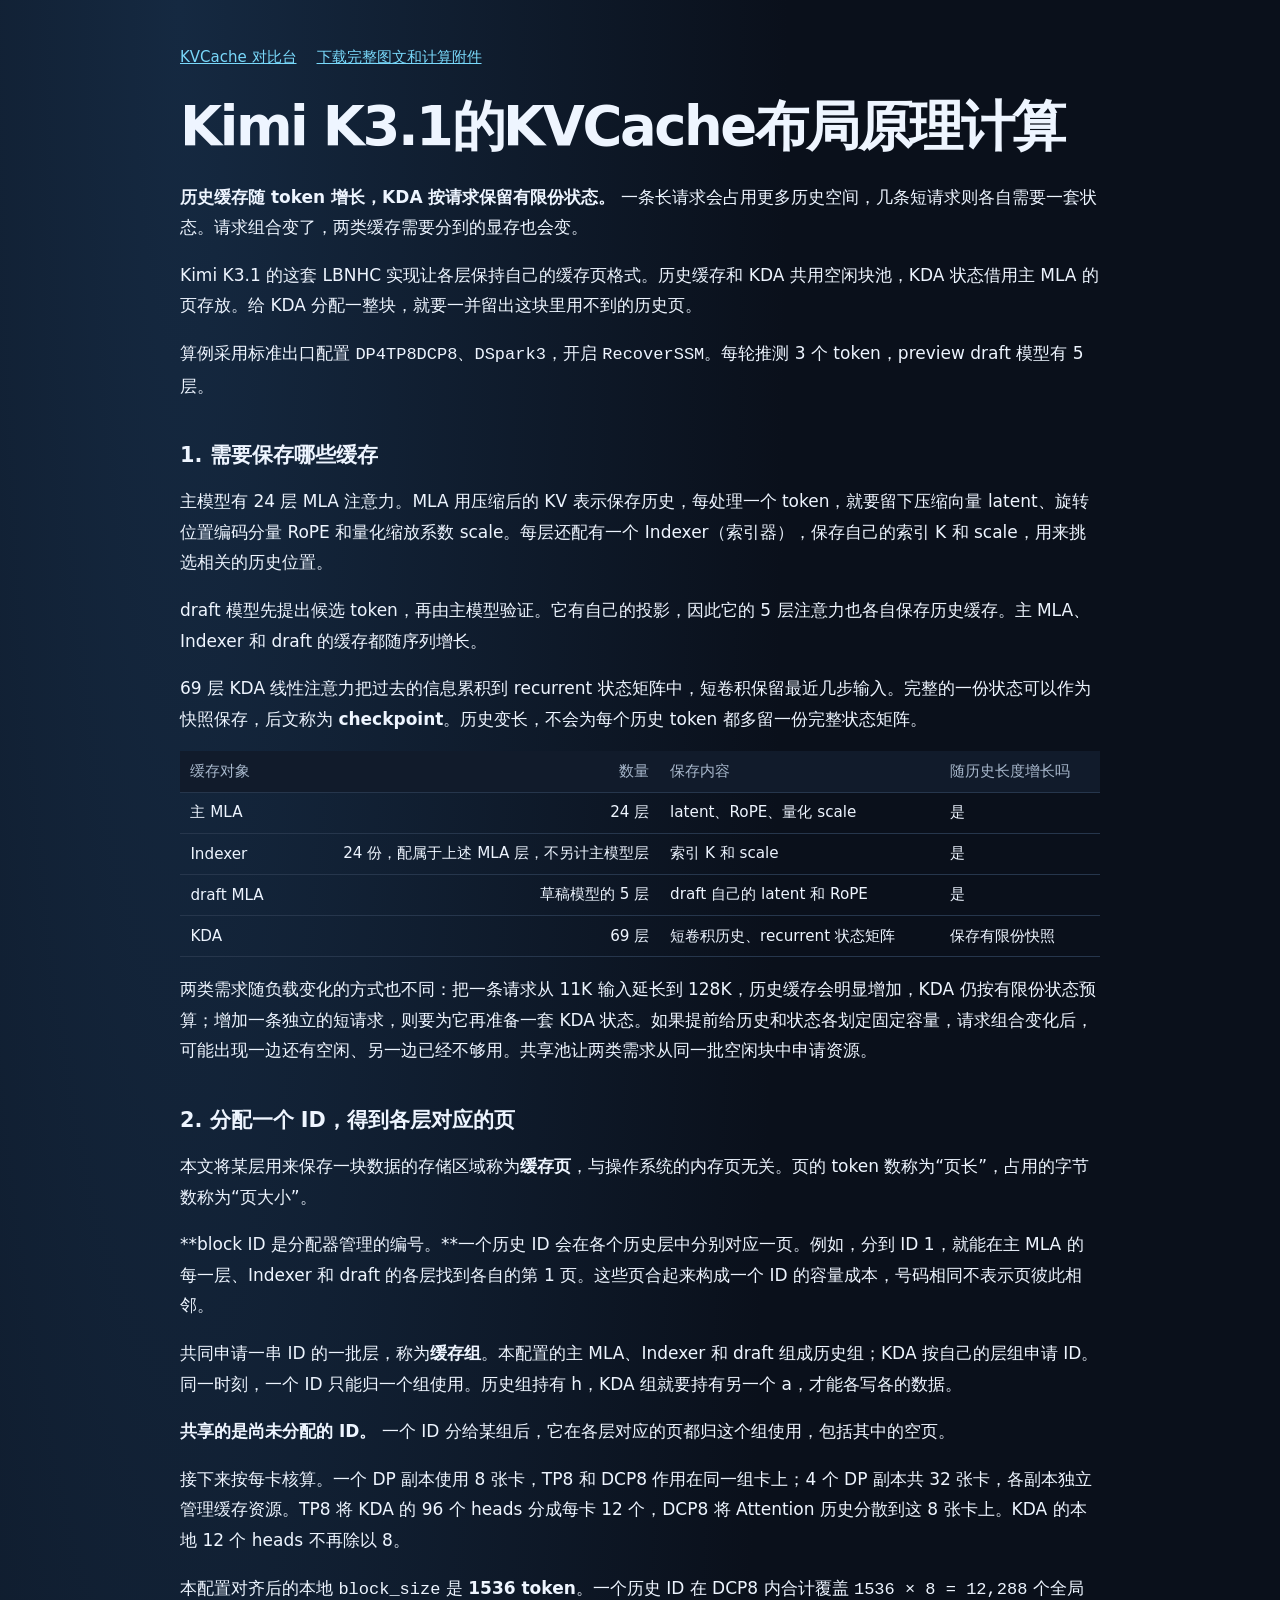
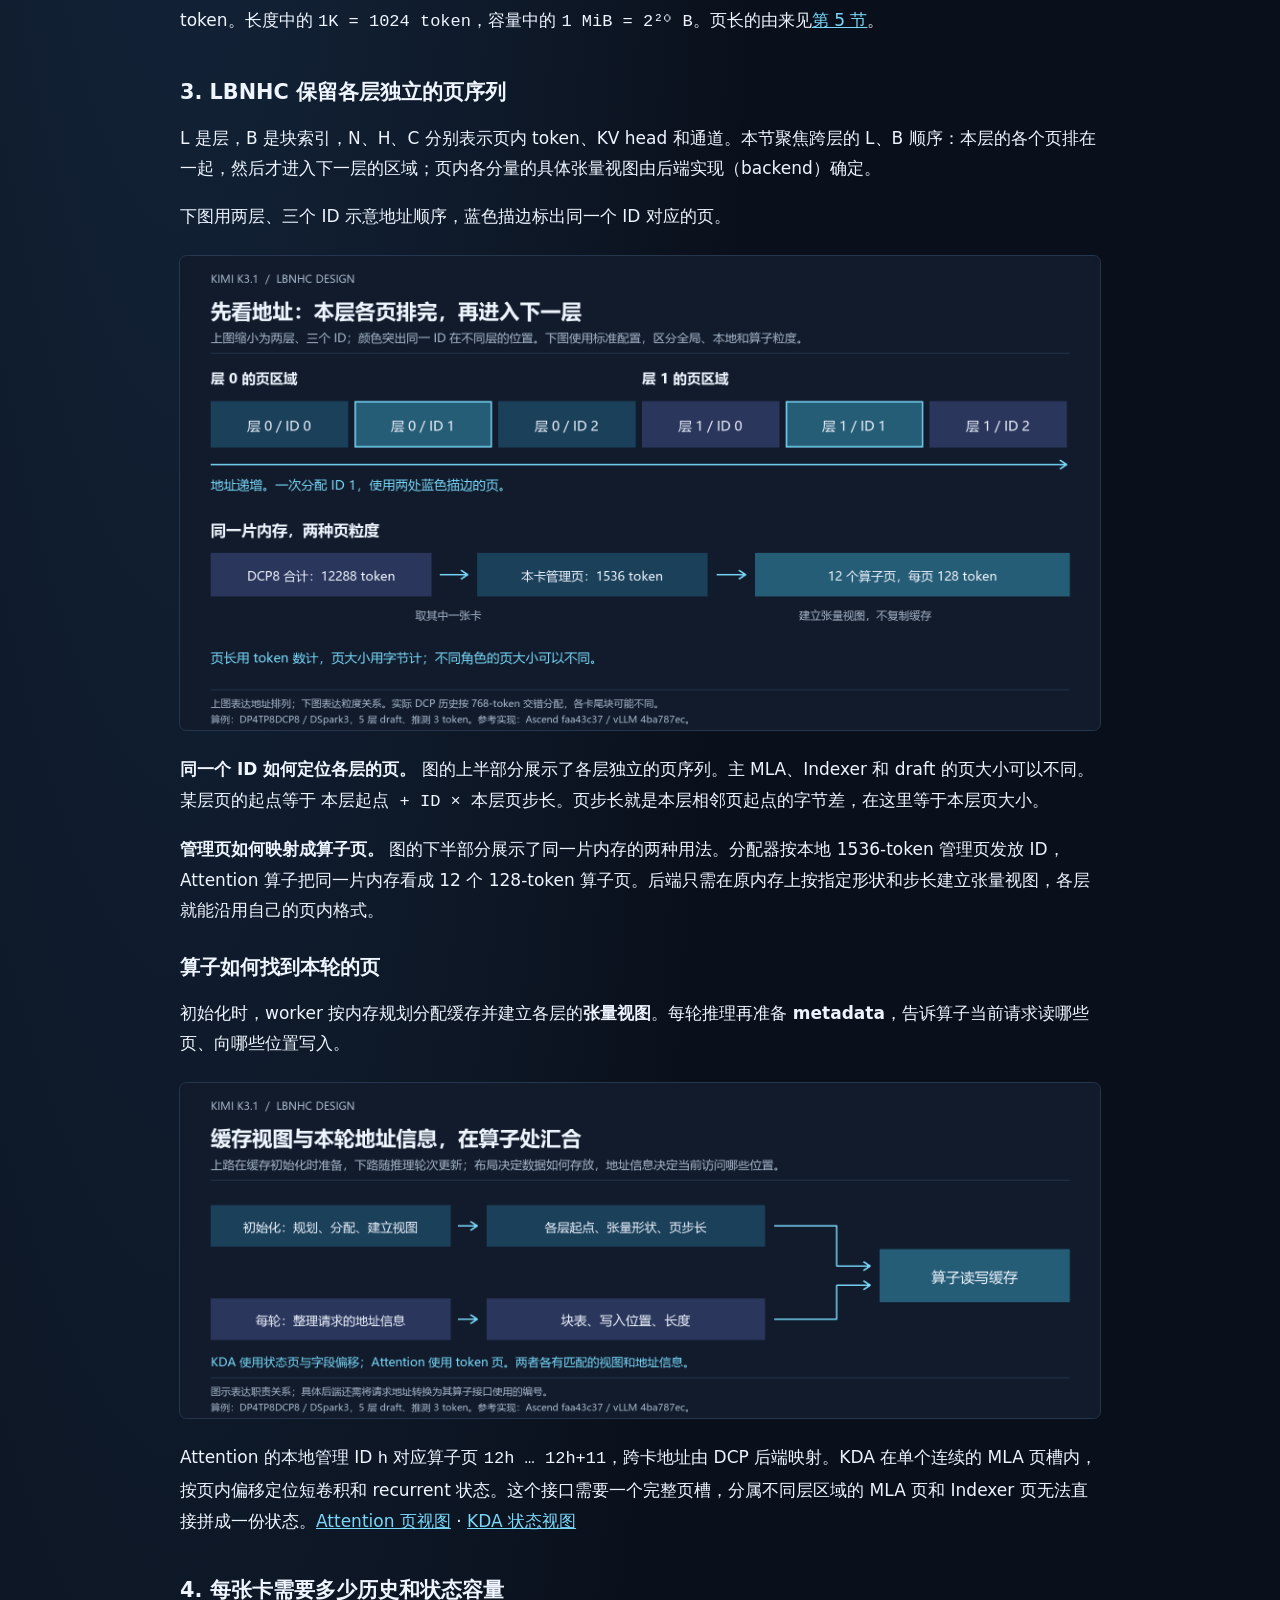
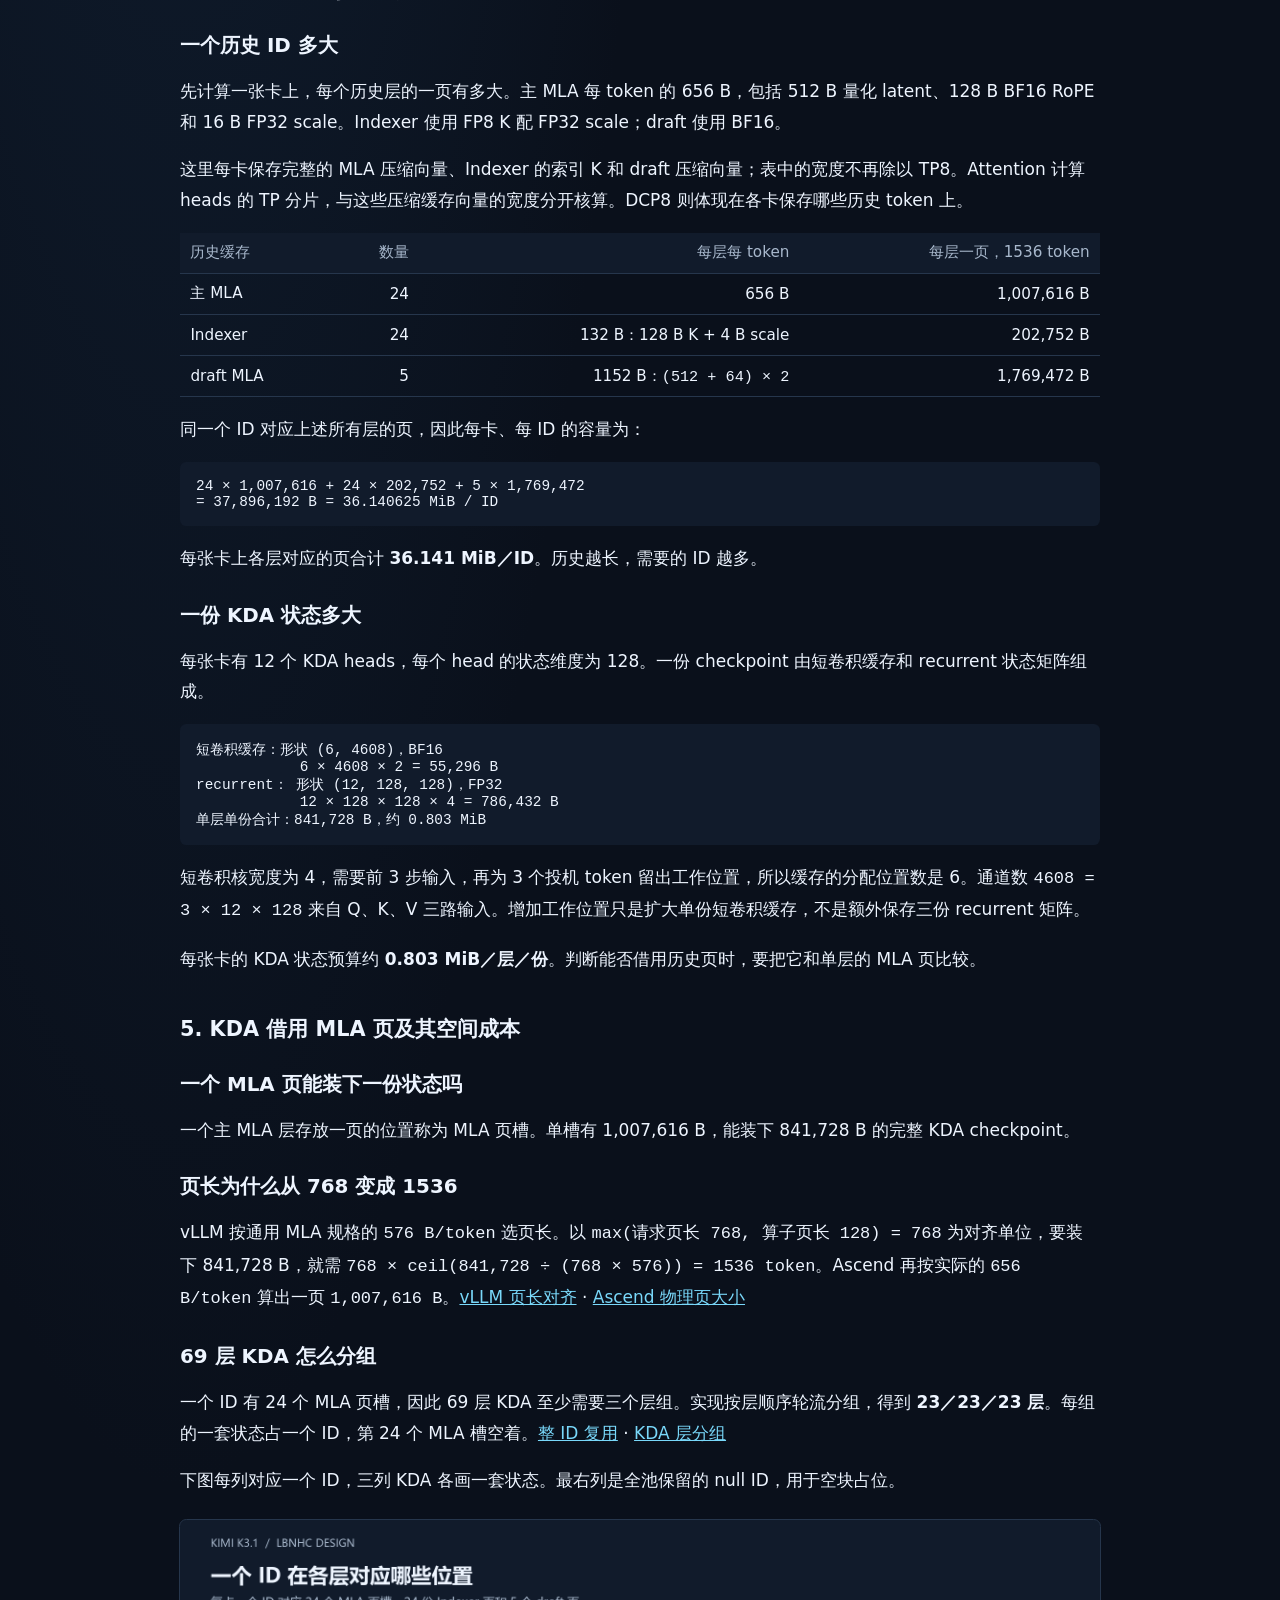
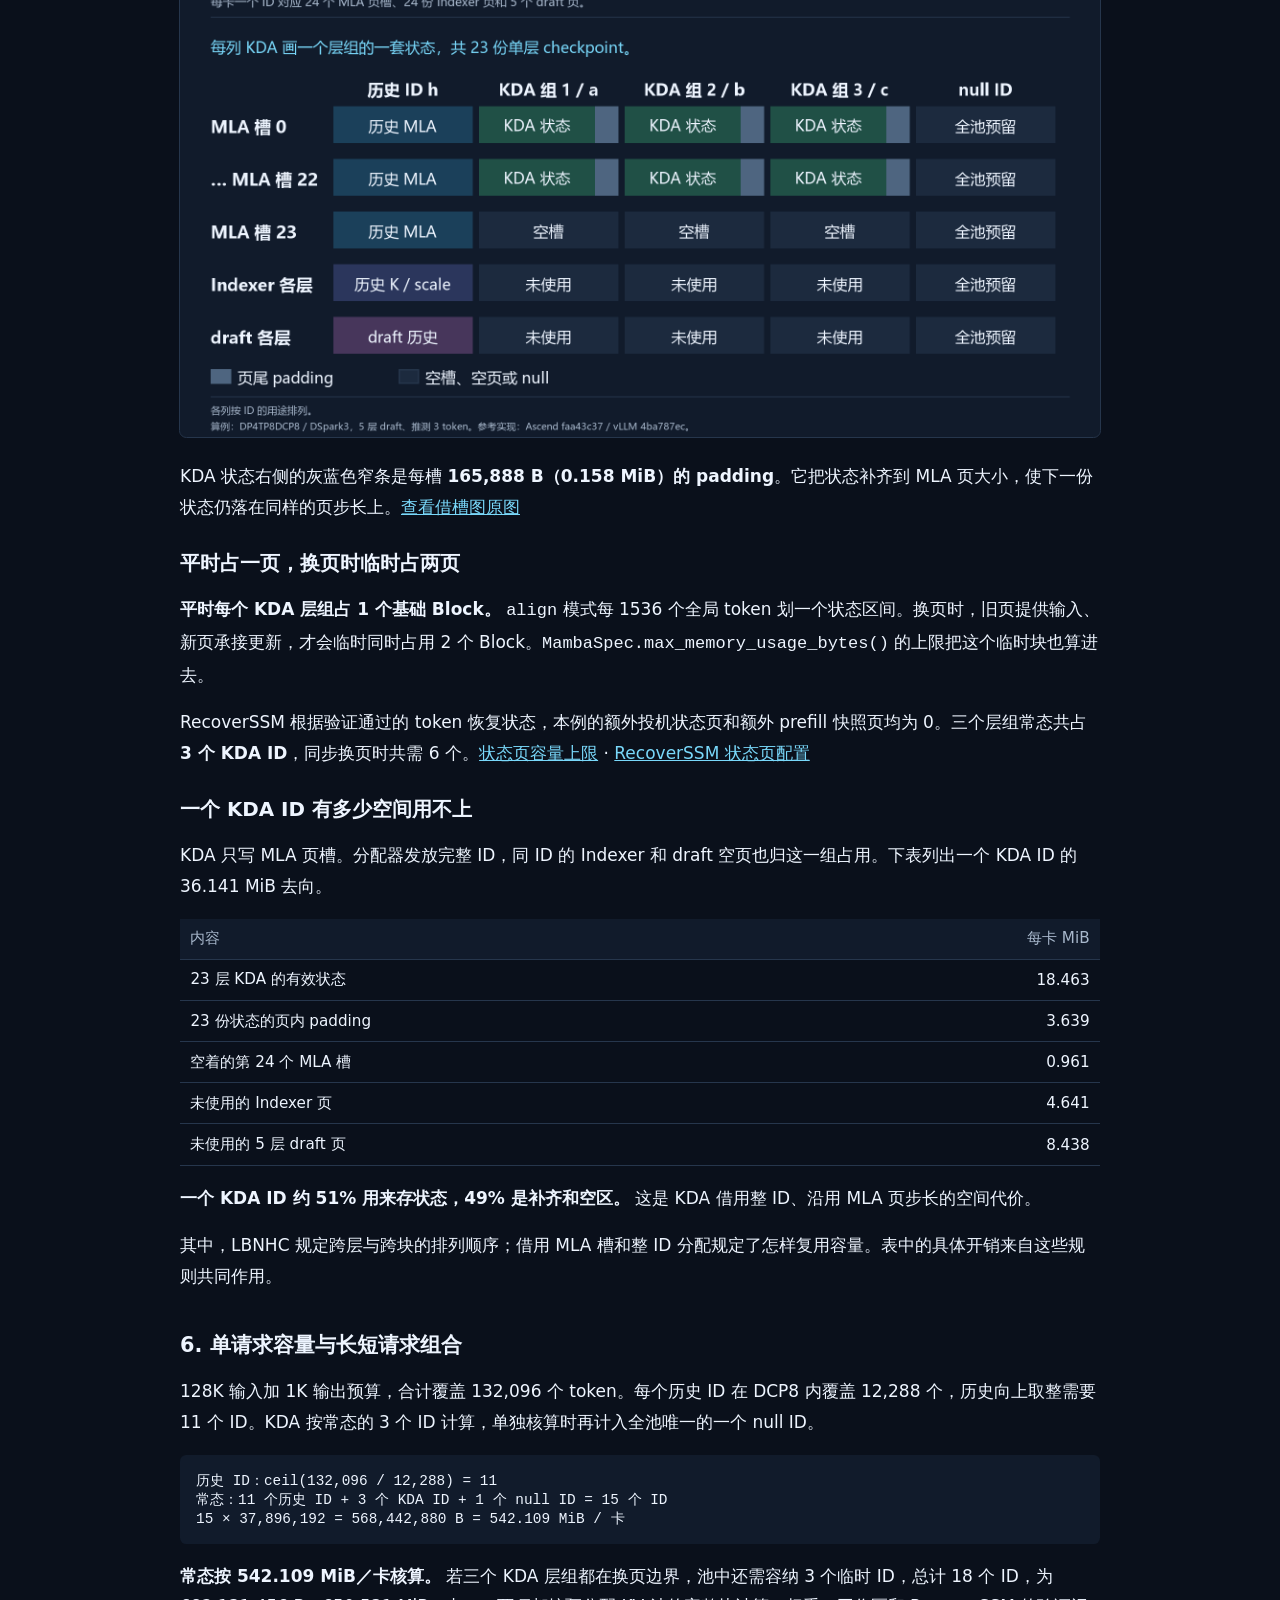
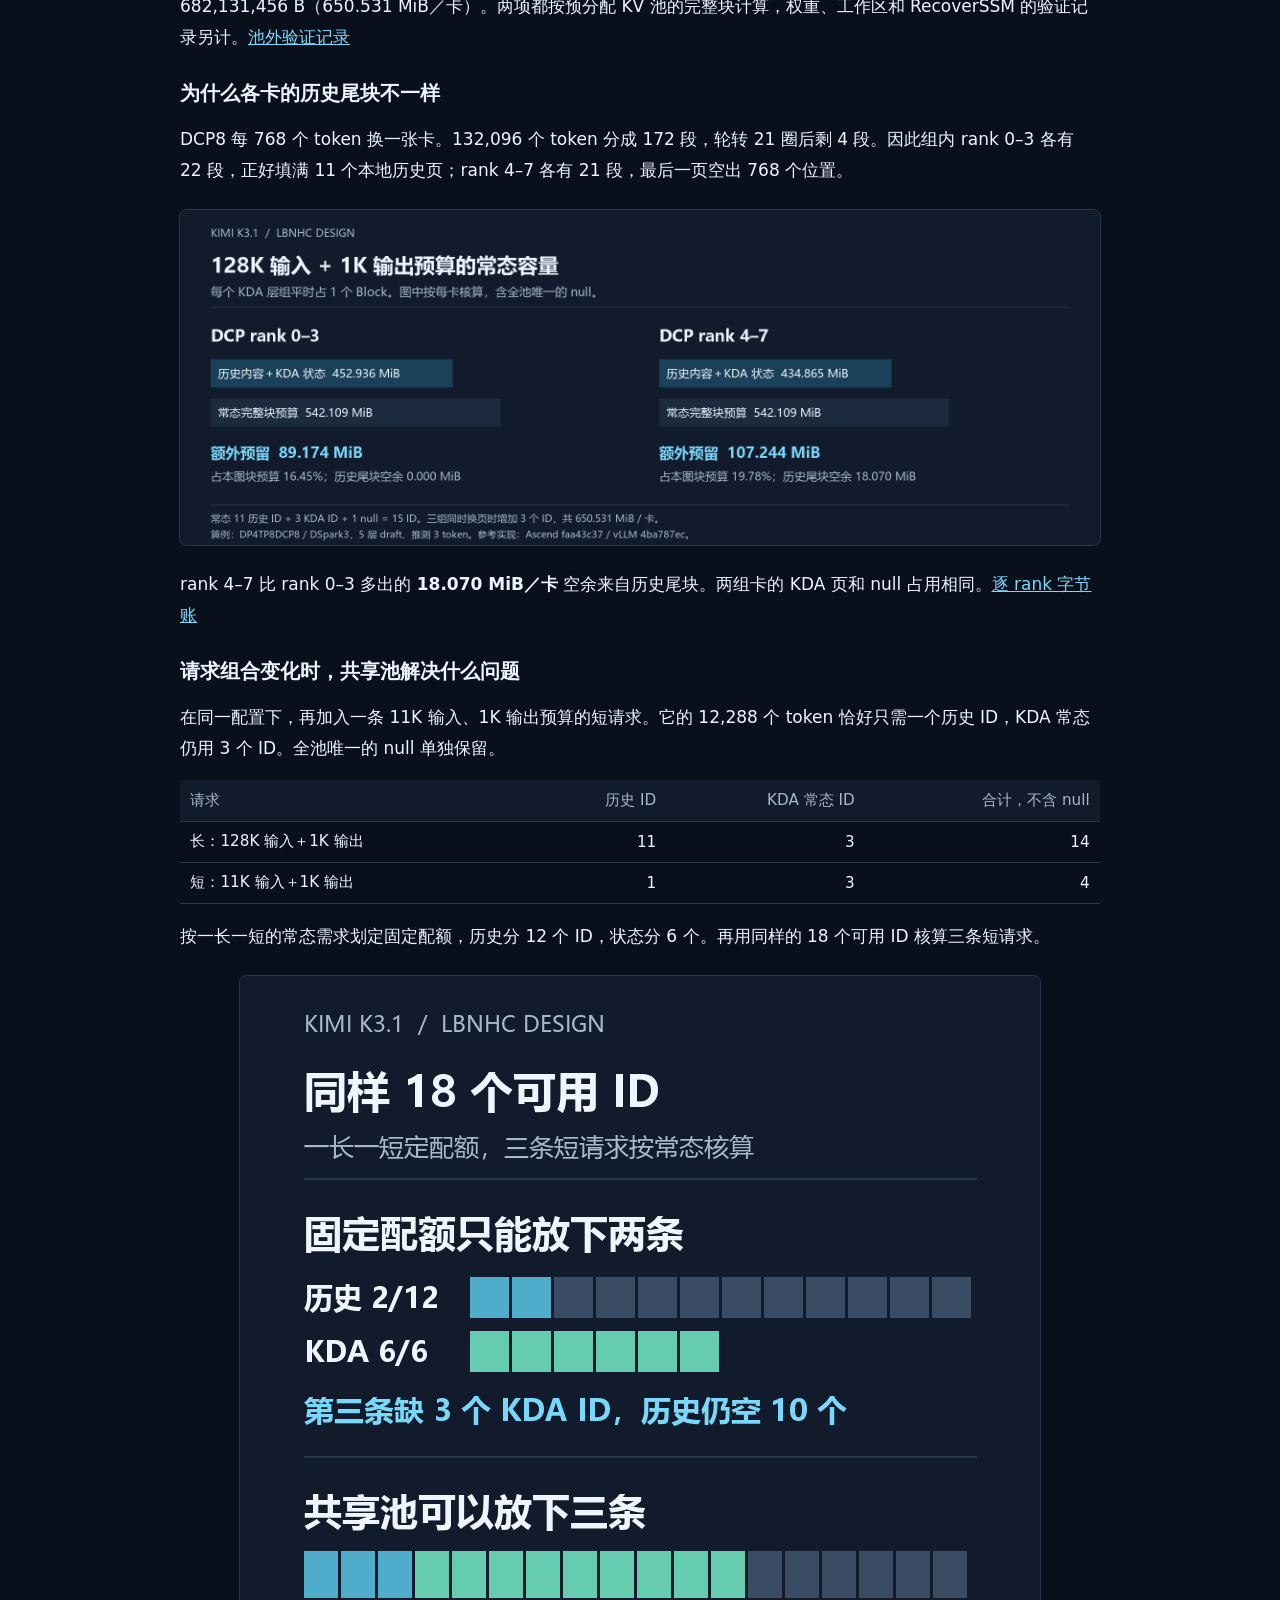
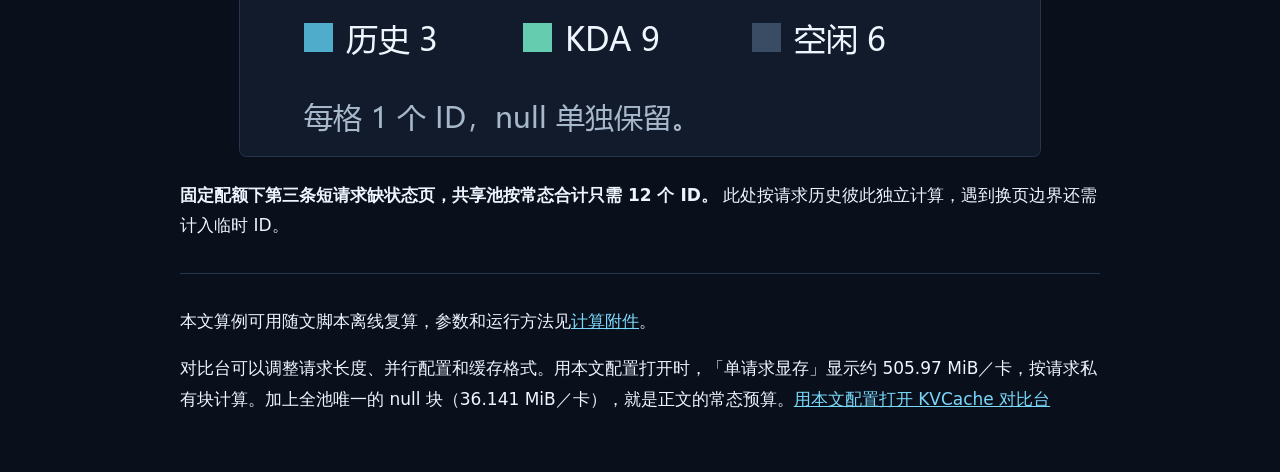
==== commit ed68addd: "Rename the Kimi K3.1 KVCache layout article" ====
--- a/lbnhc.html
+++ b/lbnhc.html
@@ -4,7 +4,7 @@
   <meta charset="utf-8">
   <meta name="viewport" content="width=device-width, initial-scale=1">
   <meta name="description" content="Kimi K3.1 的历史与 KDA 状态缓存如何共用空闲块池，以及页槽复用的空间成本。">
-  <title>Kimi K3.1 的 LBNHC 缓存布局 · KVCache 对比台</title>
+  <title>Kimi K3.1的KVCache布局原理计算 · KVCache 对比台</title>
   <link rel="stylesheet" href="style.css?v=36">
   <link rel="stylesheet" href="lbnhc-design/article.css?v=e03c120b27f4">
 </head>
@@ -12,10 +12,10 @@
 <main class="design-page">
   <nav class="design-nav" aria-label="KVCache 对比台">
     <a href="index.html">KVCache 对比台</a>
-    <a href="lbnhc-design/lbnhc-public.zip?v=e03c120b27f4">下载完整图文和计算附件</a>
+    <a href="lbnhc-design/lbnhc-public.zip?v=ff809c23c1a0">下载完整图文和计算附件</a>
   </nav>
   <article>
-<h1 id="kimi-k31-的-lbnhc-缓存布局">Kimi K3.1 的 LBNHC 缓存布局</h1>
+<h1 id="kimi-k31-的-lbnhc-缓存布局">Kimi K3.1的KVCache布局原理计算</h1>
 <p><strong>历史缓存随 token 增长，KDA 按请求保留有限份状态。</strong> 一条长请求会占用更多历史空间，几条短请求则各自需要一套状态。请求组合变了，两类缓存需要分到的显存也会变。</p>
 <p>Kimi K3.1 的这套 LBNHC 实现让各层保持自己的缓存页格式。历史缓存和 KDA 共用空闲块池，KDA 状态借用主 MLA 的页存放。给 KDA 分配一整块，就要一并留出这块里用不到的历史页。</p>
 <p>算例采用标准出口配置 <code>DP4TP8DCP8</code>、<code>DSpark3</code>，开启 <code>RecoverSSM</code>。每轮推测 3 个 token，preview draft 模型有 5 层。</p>
--- a/style.css
+++ b/style.css
@@ -6,6 +6,11 @@
   --text: #eef5ff;
   --muted: #a8b8cc;
   --accent: #79d8fa;
+  --heading-band: #172b43;
+  --heading-border: #395974;
+  --heading-text: #f2f8ff;
+  --diagram-heading: #c8e6f8;
+  --diagram-note: #9cb3ca;
   font-family: Inter,'Microsoft YaHei',system-ui,sans-serif;
   background: var(--bg);
   color: var(--text);
@@ -39,6 +44,35 @@
 h2 {
   font-size: 1.3rem;
   margin: 0 0 .6rem;
+}
+
+.comparison-page section h2,
+.tool-dialog .dialog-head h2,
+#detail .dialog-head h2 {
+  color: var(--heading-text);
+  font-size: clamp(1.35rem, 2.2vw, 1.65rem);
+  font-weight: 720;
+  line-height: 1.25;
+  letter-spacing: -.015em;
+}
+
+.comparison-page .settings-heading,
+.comparison-page #layout-title {
+  padding: .55rem .75rem;
+  border-inline-start: 3px solid var(--accent);
+  border-block-end: 1px solid var(--heading-border);
+  border-radius: .28rem;
+  background: linear-gradient(90deg, var(--heading-band), #142237);
+}
+
+.comparison-page #cache-layout h3 {
+  margin: 1.4rem 0 .7rem;
+  padding-inline-start: .6rem;
+  border-inline-start: 2px solid #6088a5;
+  color: var(--diagram-heading);
+  font-size: 1.12rem;
+  font-weight: 680;
+  line-height: 1.4;
 }
 
 section {
@@ -224,7 +258,8 @@
   color: var(--text);
   margin-inline: auto;
   padding: 0 .25rem;
-  font-weight: 650;
+  font-size: 1rem;
+  font-weight: 700;
 }
 
 .option-fields {
@@ -588,6 +623,14 @@
   font-size: 1.16rem;
 }
 
+.block-path > div > small:first-child,
+.space-guide > div > small:first-child,
+.capacity-totals > div > small {
+  color: var(--diagram-heading);
+  font-weight: 650;
+  line-height: 1.4;
+}
+
 .space-guide > div:nth-child(1) { border-inline-start: 3px solid var(--accent); }
 .space-guide > div:nth-child(2) { border-inline-start: 3px solid #7fae9d; }
 .space-guide > div:nth-child(3) { border-inline-start: 3px solid #a8b8cc; }
@@ -647,6 +690,19 @@
   cursor: pointer;
 }
 
+#cache-layout details > summary,
+.tool-dialog details > summary {
+  color: var(--diagram-heading);
+  font-size: .975rem;
+  font-weight: 650;
+  line-height: 1.45;
+}
+
+#cache-layout details > summary::marker,
+.tool-dialog details > summary::marker {
+  color: #83abc7;
+}
+
 li {
   margin-bottom: .35rem;
 }
@@ -695,6 +751,8 @@
 
 .tool-launcher {
   justify-content: space-between;
+  background: var(--heading-band);
+  border-color: var(--heading-border);
 }
 
 .tool-launcher h2 {
@@ -1123,7 +1181,25 @@
 }
 
 .byte-label {
-  margin: .55rem 0 .3rem;
+  display: flex;
+  flex-wrap: wrap;
+  align-items: baseline;
+  gap: .2rem .65rem;
+  margin: .7rem 0 .35rem;
+  padding: .35rem .5rem;
+  border-radius: .25rem;
+  background: #162a40;
+}
+
+.byte-label > strong {
+  color: var(--diagram-heading);
+  font-weight: 680;
+}
+
+.block-zoom .byte-label > strong + span {
+  color: var(--diagram-note);
+  margin-inline-start: 0;
+  font-size: .875rem;
 }
 
 .byte-track {
